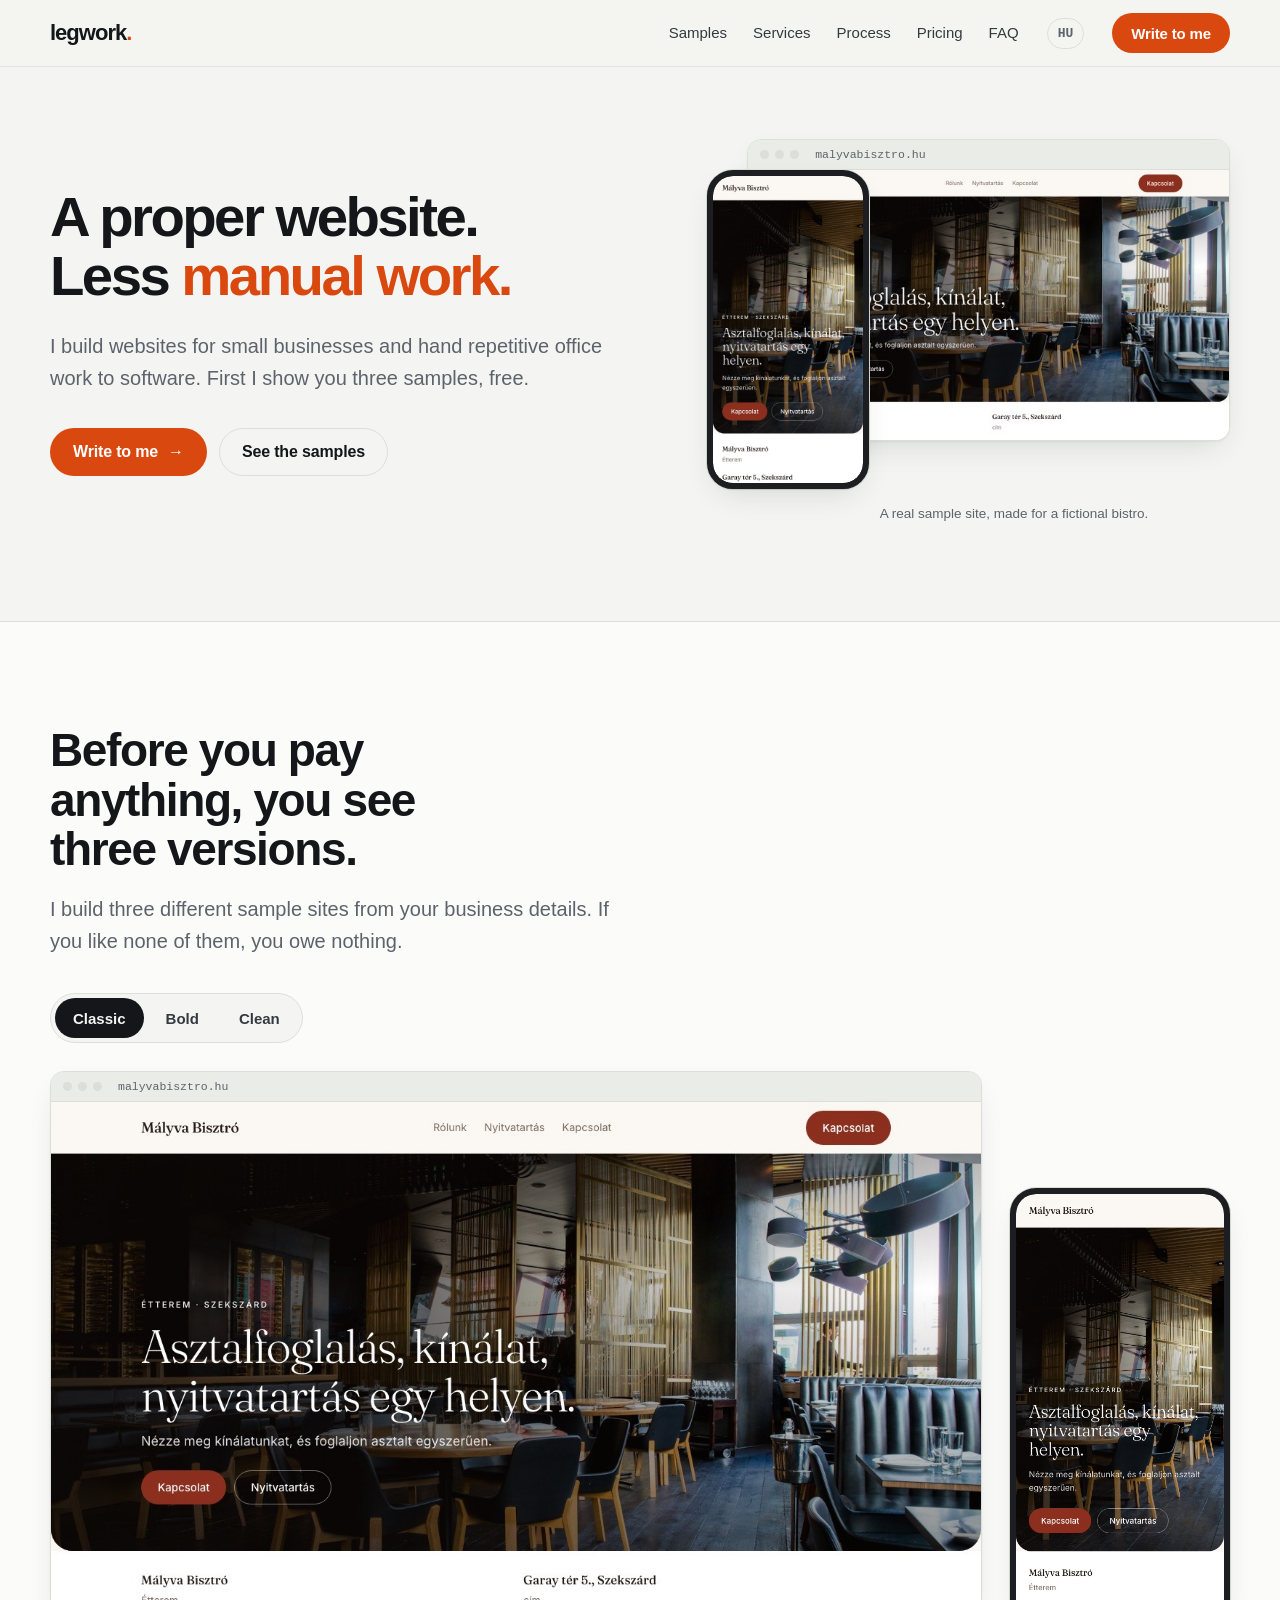
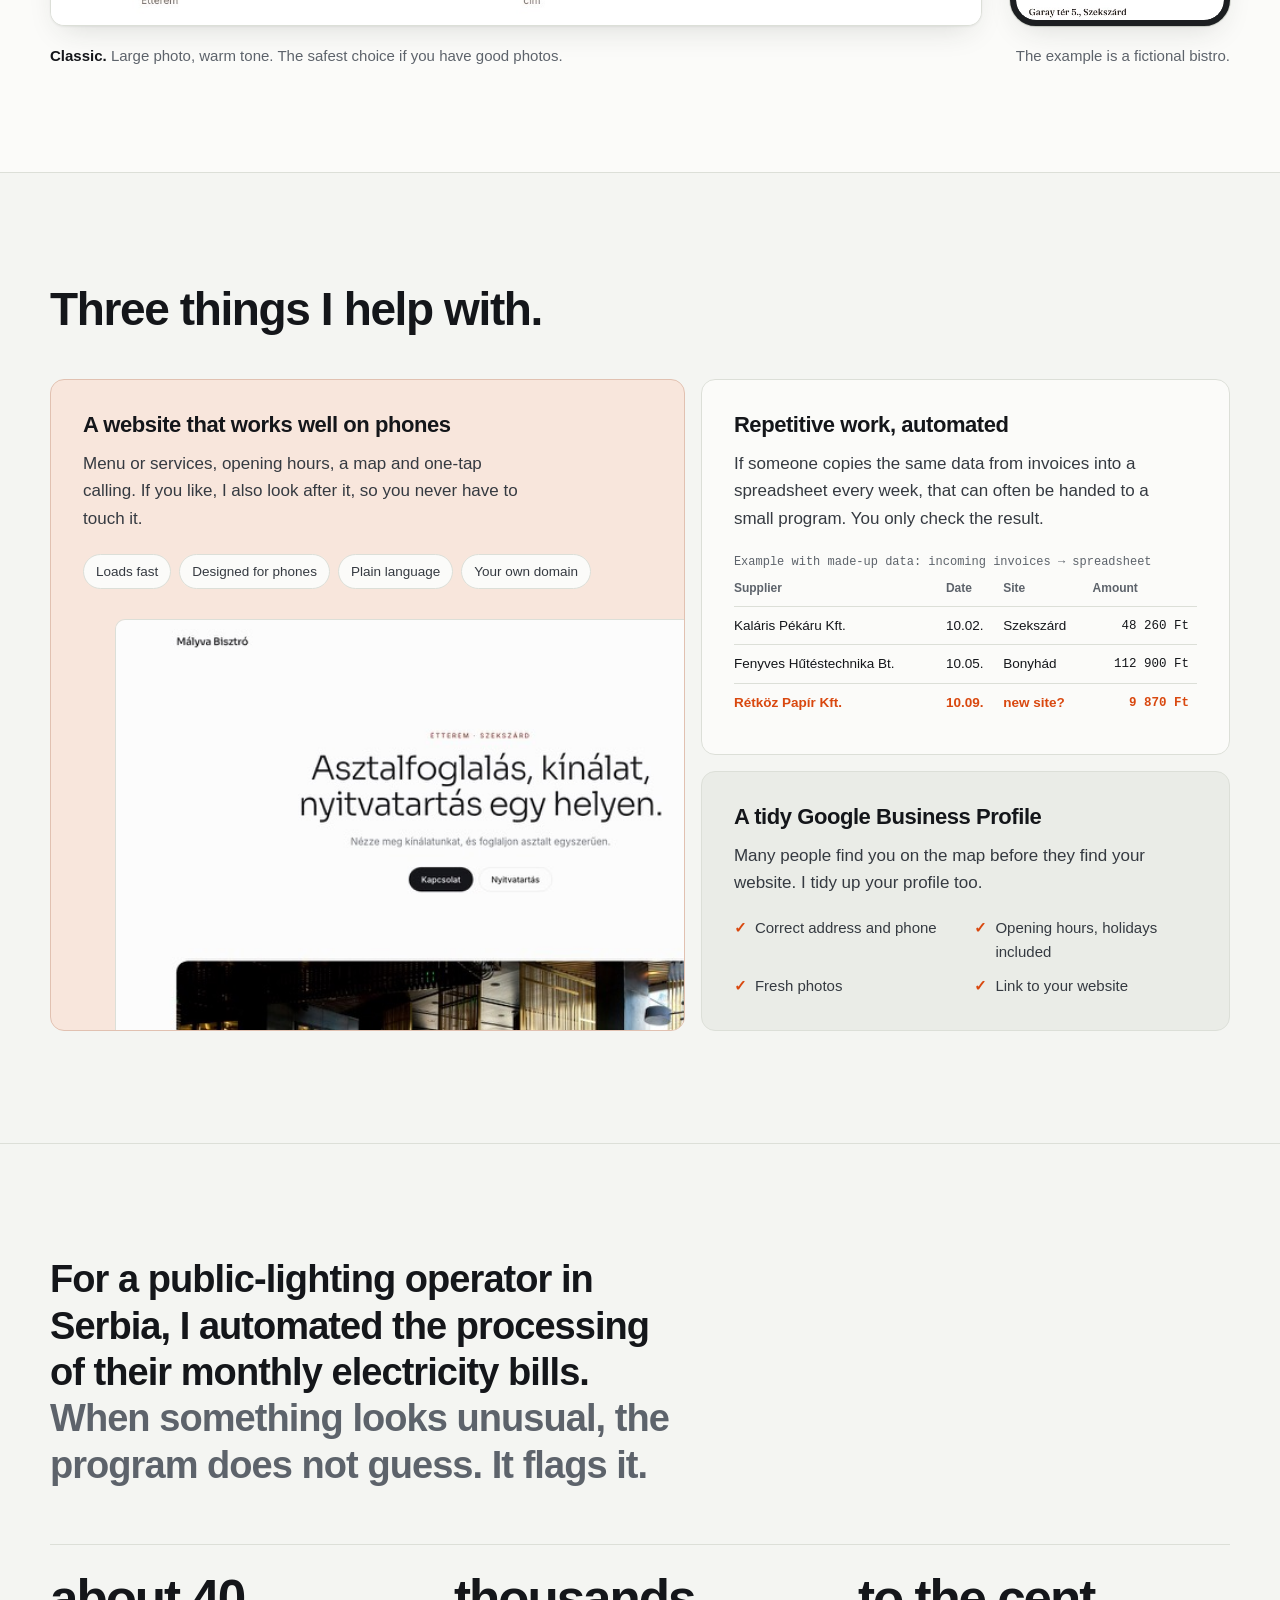
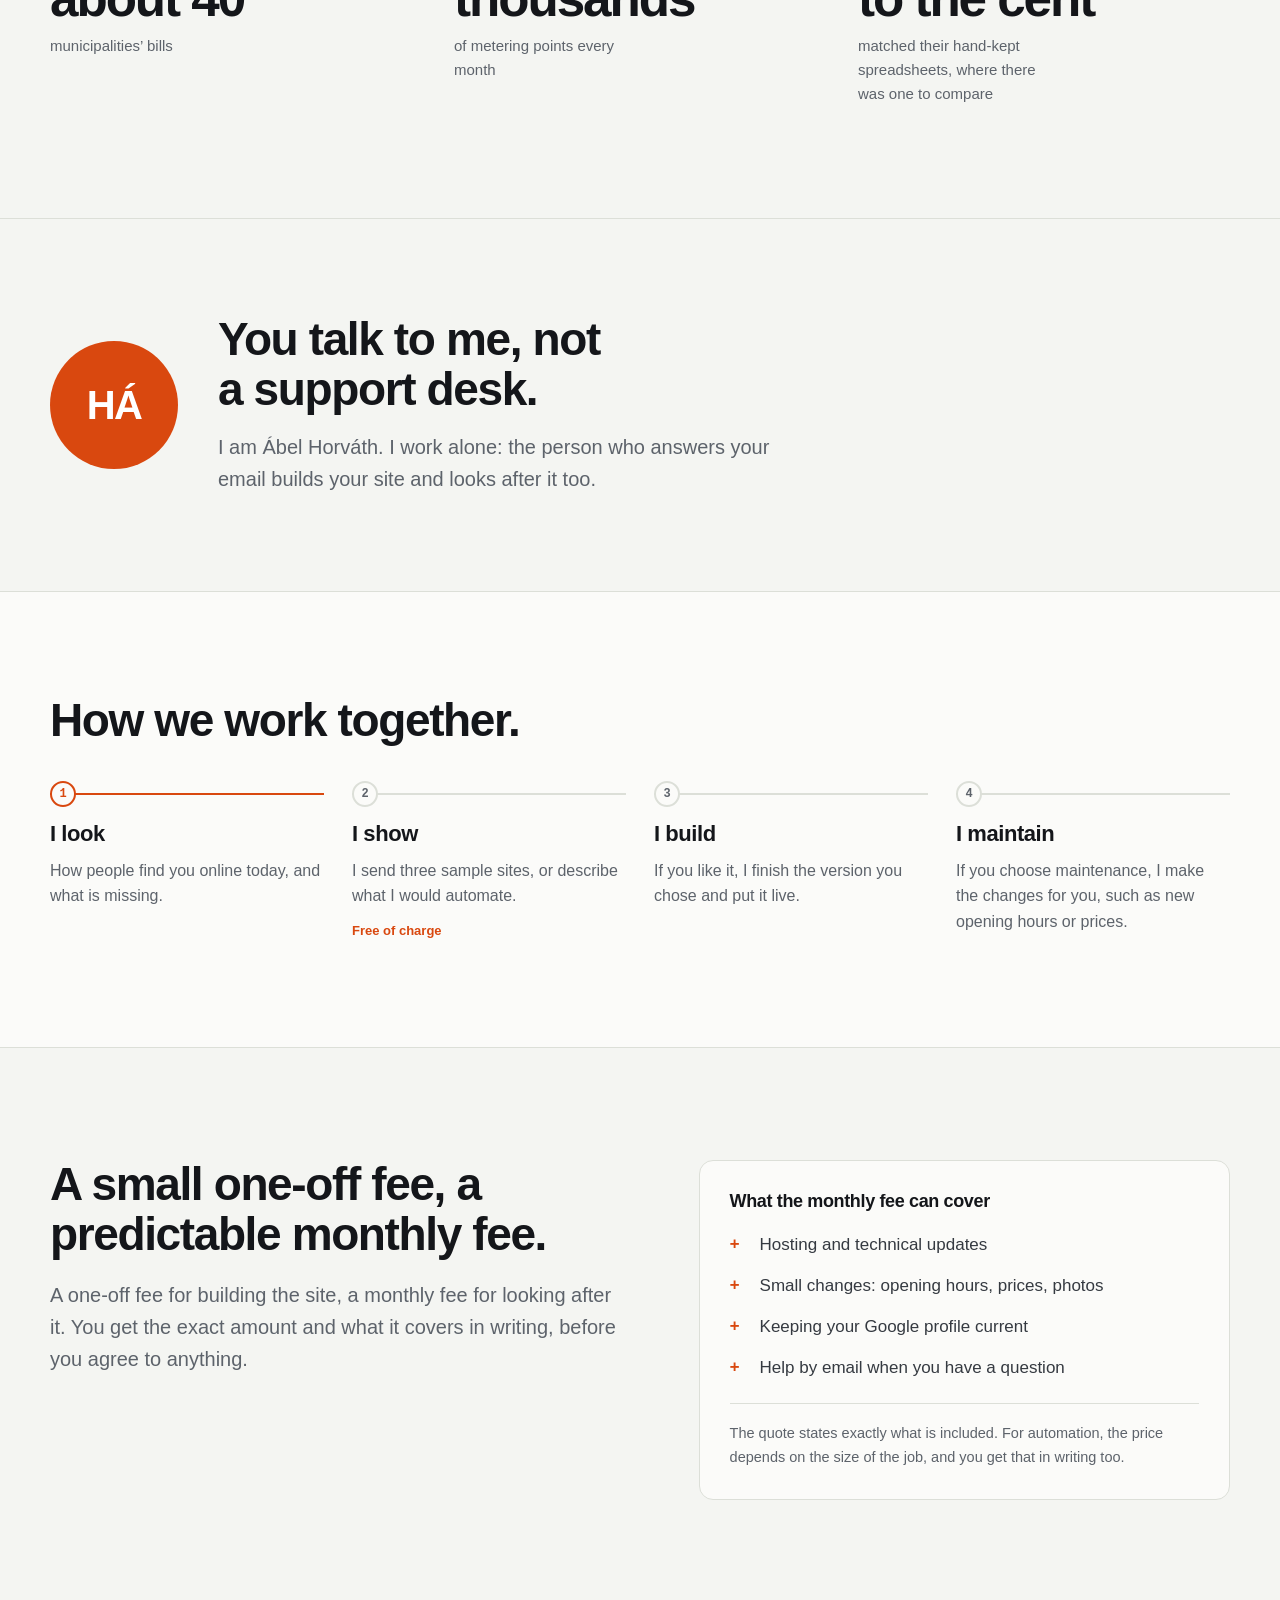
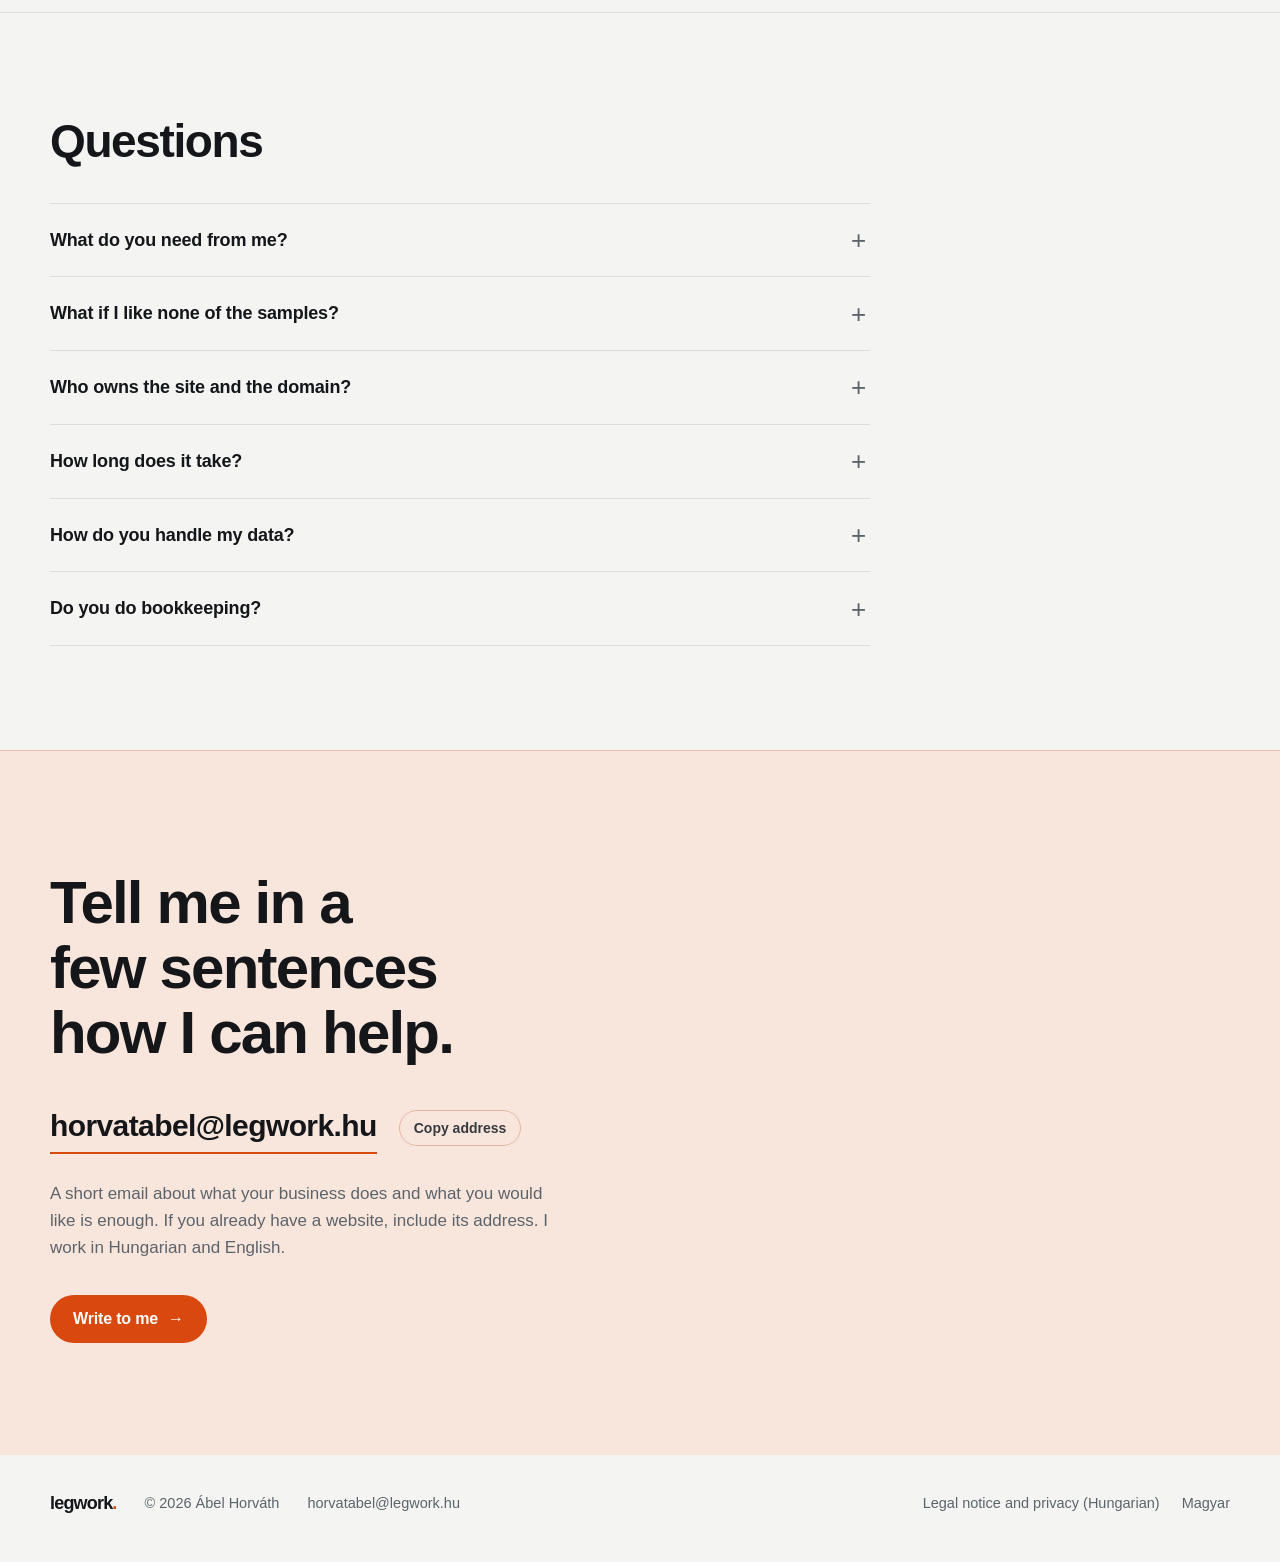
==== en/index.html @ 8e0961b3 "Frissítés 2026-10-19" ====
<!doctype html>
<html lang="en">
<head>
<meta charset="utf-8">
<meta name="viewport" content="width=device-width, initial-scale=1">
<title>Legwork | Websites and automation for small businesses</title>
<meta name="description" content="Websites for small businesses, and repetitive office work handed to software. First I show you three sample sites, free. Ábel Horváth, legwork.hu">
<link rel="canonical" href="https://legwork.hu/en/">
<link rel="alternate" hreflang="hu" href="https://legwork.hu/">
<link rel="alternate" hreflang="en" href="https://legwork.hu/en/">
<link rel="alternate" hreflang="x-default" href="https://legwork.hu/">
<meta name="theme-color" content="#f4f5f2" media="(prefers-color-scheme: light)">
<meta name="theme-color" content="#111315" media="(prefers-color-scheme: dark)">
<meta property="og:type" content="website">
<meta property="og:locale" content="en_GB">
<meta property="og:title" content="Legwork | A proper website. Less manual work.">
<meta property="og:description" content="Websites for small businesses, and repetitive office work handed to software. First I show you three samples, free.">
<meta property="og:url" content="https://legwork.hu/en/">
<meta property="og:image" content="https://legwork.hu/assets/img/og-en.jpg">
<meta property="og:image:width" content="1200">
<meta property="og:image:height" content="630">
<meta name="twitter:card" content="summary_large_image">
<link rel="icon" href="/assets/favicon.svg" type="image/svg+xml">
<link rel="apple-touch-icon" href="/assets/apple-touch-icon.png">
<link rel="stylesheet" href="/assets/site.css">
<script type="application/ld+json">
{"@context":"https://schema.org","@type":"ProfessionalService","name":"Legwork","url":"https://legwork.hu/","email":"horvatabel@legwork.hu","founder":{"@type":"Person","name":"Ábel Horváth"},"areaServed":{"@type":"Country","name":"Hungary"},"knowsLanguage":["hu","en"],"description":"Websites for small businesses and automation of repetitive office work."}
</script>
<script src="/assets/site.js" defer></script>
</head>
<body>

<header class="nav">
  <div class="wrap">
    <a class="logo" href="/en/" aria-label="Legwork, home">legwork<i>.</i></a>
    <nav class="nav-links" aria-label="Main menu">
      <a href="#mintak">Samples</a>
      <a href="#mit-csinalok">Services</a>
      <a href="#menete">Process</a>
      <a href="#arazas">Pricing</a>
      <a href="#gyik">FAQ</a>
    </nav>
    <a class="lang" href="/" hreflang="hu" lang="hu">HU</a>
    <a class="btn btn-p" href="#kapcsolat">Write to me</a>
  </div>
</header>

<main>

<section class="hero">
  <div class="wrap">
    <div>
      <h1 class="reveal">A proper website. Less <em>manual work.</em></h1>
      <p class="lead reveal" data-d="1">I build websites for small businesses and hand repetitive office work to software. First I show you three samples, free.</p>
      <div class="cta-row reveal" data-d="2">
        <a class="btn btn-p" href="#kapcsolat">Write to me <span class="arr" aria-hidden="true">→</span></a>
        <a class="btn btn-s" href="#mintak">See the samples</a>
      </div>
    </div>
    <div>
      <div class="stage">
        <div class="frame">
          <div class="frame-bar" aria-hidden="true"><span></span><span></span><span></span><b>malyvabisztro.hu</b></div>
          <img src="/assets/img/minta-v1.jpg" srcset="/assets/img/minta-v1-640.jpg 640w, /assets/img/minta-v1.jpg 1280w" sizes="(max-width: 1023px) 92vw, 560px" width="1280" height="720" alt="Sample site for a fictional bistro, desktop view: large photo, headline, booking button." fetchpriority="high">
        </div>
        <div class="phone">
          <img src="/assets/img/minta-v1-mobil.jpg" width="390" height="800" alt="The same sample site on a phone." loading="lazy">
        </div>
      </div>
      <p class="stage-note">A real sample site, made for a fictional bistro.</p>
    </div>
  </div>
</section>

<section class="samples" id="mintak">
  <div class="wrap">
    <h2 class="reveal">Before you pay anything, you see three versions.</h2>
    <p class="lead reveal" data-d="1">I build three different sample sites from your business details. If you like none of them, you owe nothing.</p>
    <div class="tabs reveal" role="tablist" aria-label="Sample site versions" data-d="2">
      <button class="tab" role="tab" id="tab-v1" aria-controls="minta-panel" aria-selected="true" data-variant="v1"
        data-desk="/assets/img/minta-v1.jpg" data-desk640="/assets/img/minta-v1-640.jpg" data-phone="/assets/img/minta-v1-mobil.jpg"
        data-alt="Classic version: large photo, warm tone."
        data-cap="<strong>Classic.</strong> Large photo, warm tone. The safest choice if you have good photos.">Classic</button>
      <button class="tab" role="tab" id="tab-v2" aria-controls="minta-panel" aria-selected="false" tabindex="-1" data-variant="v2"
        data-desk="/assets/img/minta-v2.jpg" data-desk640="/assets/img/minta-v2-640.jpg" data-phone="/assets/img/minta-v2-mobil.jpg"
        data-alt="Bold version: dark background, capitalised headline."
        data-cap="<strong>Bold.</strong> Dark, capitalised, magazine-like. Stands out from other local sites.">Bold</button>
      <button class="tab" role="tab" id="tab-v3" aria-controls="minta-panel" aria-selected="false" tabindex="-1" data-variant="v3"
        data-desk="/assets/img/minta-v3.jpg" data-desk640="/assets/img/minta-v3-640.jpg" data-phone="/assets/img/minta-v3-mobil.jpg"
        data-alt="Clean version: few images, lots of space."
        data-cap="<strong>Clean.</strong> Few images, lots of space. The fastest to load on a phone.">Clean</button>
    </div>
    <div class="sample-view" id="minta-panel" role="tabpanel" aria-labelledby="tab-v1" data-sample-view>
      <div class="frame">
        <div class="frame-bar" aria-hidden="true"><span></span><span></span><span></span><b>malyvabisztro.hu</b></div>
        <img data-desk src="/assets/img/minta-v1.jpg" srcset="/assets/img/minta-v1-640.jpg 640w, /assets/img/minta-v1.jpg 1280w" sizes="(max-width: 767px) 92vw, 900px" width="1280" height="720" alt="Classic version: large photo, warm tone." loading="lazy">
      </div>
      <div class="phone"><img data-phone src="/assets/img/minta-v1-mobil.jpg" width="390" height="800" alt="" loading="lazy"></div>
    </div>
    <div class="sample-cap">
      <p data-sample-cap><strong>Classic.</strong> Large photo, warm tone. The safest choice if you have good photos.</p>
      <p>The example is a fictional bistro.</p>
    </div>
  </div>
</section>

<section class="services" id="mit-csinalok">
  <div class="wrap">
    <h2 class="reveal">Three things I help with.</h2>
    <div class="bento">
      <article class="cell cell-web reveal">
        <h3>A website that works well on phones</h3>
        <p>Menu or services, opening hours, a map and one-tap calling. If you like, I also look after it, so you never have to touch it.</p>
        <div class="chips">
          <span class="chip">Loads fast</span><span class="chip">Designed for phones</span><span class="chip">Plain language</span><span class="chip">Your own domain</span>
        </div>
        <div class="shot"><img src="/assets/img/minta-v3.jpg" srcset="/assets/img/minta-v3-640.jpg 640w, /assets/img/minta-v3.jpg 1280w" sizes="(max-width: 899px) 92vw, 640px" width="1280" height="720" alt="Detail of the clean sample site." loading="lazy"></div>
      </article>
      <article class="cell cell-auto reveal" data-d="1">
        <h3>Repetitive work, automated</h3>
        <p>If someone copies the same data from invoices into a spreadsheet every week, that can often be handed to a small program. You only check the result.</p>
        <table class="mini-table">
          <caption>Example with made-up data: incoming invoices → spreadsheet</caption>
          <thead><tr><th>Supplier</th><th class="hide-s">Date</th><th>Site</th><th class="num">Amount</th></tr></thead>
          <tbody>
            <tr><td>Kaláris Pékáru Kft.</td><td class="hide-s">10.02.</td><td>Szekszárd</td><td class="num">48 260 Ft</td></tr>
            <tr><td>Fenyves Hűtéstechnika Bt.</td><td class="hide-s">10.05.</td><td>Bonyhád</td><td class="num">112 900 Ft</td></tr>
            <tr class="flag"><td>Rétköz Papír Kft.</td><td class="hide-s">10.09.</td><td>new site?</td><td class="num">9 870 Ft</td></tr>
          </tbody>
        </table>
      </article>
      <article class="cell cell-maps reveal" data-d="2">
        <h3>A tidy Google Business Profile</h3>
        <p>Many people find you on the map before they find your website. I tidy up your profile too.</p>
        <ul class="checks">
          <li>Correct address and phone</li>
          <li>Opening hours, holidays included</li>
          <li>Fresh photos</li>
          <li>Link to your website</li>
        </ul>
      </article>
    </div>
  </div>
</section>

<section class="proof" id="referencia">
  <div class="wrap">
    <blockquote class="reveal">For a public-lighting operator in Serbia, I automated the processing of their monthly electricity bills. <span>When something looks unusual, the program does not guess. It flags it.</span></blockquote>
    <div class="stats">
      <div class="stat reveal"><b>about 40</b><span>municipalities’ bills</span></div>
      <div class="stat reveal" data-d="1"><b>thousands</b><span>of metering points every month</span></div>
      <div class="stat reveal" data-d="2"><b>to the cent</b><span>matched their hand-kept spreadsheets, where there was one to compare</span></div>
    </div>
  </div>
</section>

<section class="about" id="rolam">
  <div class="wrap">
    <div class="mono reveal" aria-hidden="true">HÁ</div>
    <div>
      <h2 class="reveal">You talk to me, not a support desk.</h2>
      <p class="lead reveal" data-d="1">I am Ábel Horváth. I work alone: the person who answers your email builds your site and looks after it too.</p>
    </div>
  </div>
</section>

<section class="process" id="menete">
  <div class="wrap">
    <h2 class="reveal">How we work together.</h2>
    <ol class="steps">
      <li class="reveal"><h3>I look</h3><p>How people find you online today, and what is missing.</p></li>
      <li class="reveal" data-d="1"><h3>I show</h3><p>I send three sample sites, or describe what I would automate.</p><span class="free">Free of charge</span></li>
      <li class="reveal" data-d="2"><h3>I build</h3><p>If you like it, I finish the version you chose and put it live.</p></li>
      <li class="reveal" data-d="3"><h3>I maintain</h3><p>If you choose maintenance, I make the changes for you, such as new opening hours or prices.</p></li>
    </ol>
  </div>
</section>

<section class="pricing" id="arazas">
  <div class="wrap">
    <div>
      <h2 class="reveal">A small one-off fee, a predictable monthly fee.</h2>
      <p class="lead reveal" data-d="1">A one-off fee for building the site, a monthly fee for looking after it. You get the exact amount and what it covers in writing, before you agree to anything.</p>
    </div>
    <div class="included reveal" data-d="2">
      <h3>What the monthly fee can cover</h3>
      <ul>
        <li>Hosting and technical updates</li>
        <li>Small changes: opening hours, prices, photos</li>
        <li>Keeping your Google profile current</li>
        <li>Help by email when you have a question</li>
      </ul>
      <p class="note">The quote states exactly what is included. For automation, the price depends on the size of the job, and you get that in writing too.</p>
    </div>
  </div>
</section>

<section class="faq" id="gyik">
  <div class="wrap">
    <h2 class="reveal">Questions</h2>
    <details>
      <summary>What do you need from me?</summary>
      <p>A few sentences about your business, some photos and your exact contact details. If you have no good photos, we sort it out together.</p>
    </details>
    <details>
      <summary>What if I like none of the samples?</summary>
      <p>Then you owe nothing. If you have an idea, I am happy to make a version in a different direction.</p>
    </details>
    <details>
      <summary>Who owns the site and the domain?</summary>
      <p>Once finished and paid for, the site is yours. The domain can be registered in your name, and if you ever move elsewhere, I hand over every file and login.</p>
    </details>
    <details>
      <summary>How long does it take?</summary>
      <p>We fix the deadline in the quote, counted from when the texts and photos arrive.</p>
    </details>
    <details>
      <summary>How do you handle my data?</summary>
      <p>Only to reply to you and, if we work together, for the job. Details are in the <a href="/impresszum.html#adatkezeles" hreflang="hu">privacy notice</a> (in Hungarian).</p>
    </details>
    <details>
      <summary>Do you do bookkeeping?</summary>
      <p>No. Automation is for internal reports and spreadsheets. It does not replace your accountant.</p>
    </details>
  </div>
</section>

<section class="contact" id="kapcsolat">
  <div class="wrap">
    <h2 class="reveal">Tell me in a few sentences how I can help.</h2>
    <div class="mail-row reveal" data-d="1">
      <a class="mail-big" href="mailto:horvatabel@legwork.hu">horvatabel@legwork.hu</a>
      <button class="copy" type="button" data-copy="horvatabel@legwork.hu" data-ok="Copied">Copy address</button>
    </div>
    <p class="muted reveal" data-d="2">A short email about what your business does and what you would like is enough. If you already have a website, include its address. I work in Hungarian and English.</p>
    <div class="cta-row reveal" data-d="2">
      <a class="btn btn-p" href="mailto:horvatabel@legwork.hu?subject=Website%20or%20automation">Write to me <span class="arr" aria-hidden="true">→</span></a>
    </div>
  </div>
</section>

</main>

<footer class="foot">
  <div class="wrap">
    <a class="logo" href="/en/">legwork<i>.</i></a>
    <span>© <span data-year>2026</span> Ábel Horváth</span>
    <a href="mailto:horvatabel@legwork.hu">horvatabel@legwork.hu</a>
    <nav aria-label="Footer">
      <a href="/impresszum.html" hreflang="hu">Legal notice and privacy (Hungarian)</a>
      <a href="/" hreflang="hu" lang="hu">Magyar</a>
    </nav>
  </div>
</footer>

</body>
</html>
---- assets/site.css ----
/* legwork.hu
   Shape rule: buttons and chips are full pills; frames, cells and panels use --r (14px); small insets use --r-s (10px).
   One accent (--accent) everywhere. Theme follows the system (light/dark). */

:root {
  --bg: #f4f5f2;
  --surface: #fbfbf9;
  --sunk: #eaece7;
  --ink: #14161a;
  --ink-2: #353a41;
  --muted: #5d636b;
  --line: #dcdfd8;
  --accent: #d9480f;
  --accent-ink: #ffffff;
  --accent-soft: #f8e6dc;
  --shadow: 0 1px 2px rgb(40 44 38 / .06), 0 12px 32px -12px rgb(40 44 38 / .18);
  --r: 14px;
  --r-s: 10px;
  --sans: "SF Pro Display", "SF Pro Text", -apple-system, BlinkMacSystemFont, "Segoe UI Variable Display", "Segoe UI", Roboto, "Helvetica Neue", Arial, sans-serif;
  --mono: ui-monospace, "SF Mono", Menlo, Consolas, monospace;
  --ease: cubic-bezier(.16, 1, .3, 1);
  --wrap: 1180px;
  color-scheme: light dark;
}

@media (prefers-color-scheme: dark) {
  :root {
    --bg: #111315;
    --surface: #171a1d;
    --sunk: #1e2226;
    --ink: #eceeec;
    --ink-2: #c8ccd0;
    --muted: #9aa1a8;
    --line: #2a2f34;
    --accent: #ff7a45;
    --accent-ink: #1a0c05;
    --accent-soft: #2b1b13;
    --shadow: 0 1px 2px rgb(0 0 0 / .3), 0 16px 40px -14px rgb(0 0 0 / .6);
  }
}

*, *::before, *::after { box-sizing: border-box; }
html { scroll-behavior: smooth; -webkit-text-size-adjust: 100%; }
body {
  margin: 0;
  background: var(--bg);
  color: var(--ink);
  font-family: var(--sans);
  font-size: 17px;
  line-height: 1.6;
  -webkit-font-smoothing: antialiased;
  text-rendering: optimizeLegibility;
}
img { display: block; max-width: 100%; height: auto; }
a { color: inherit; }
::selection { background: var(--accent); color: var(--accent-ink); }
:focus-visible { outline: 2px solid var(--accent); outline-offset: 3px; border-radius: 6px; }

.wrap { width: min(var(--wrap), 100% - 48px); margin-inline: auto; }
@media (max-width: 767px) { .wrap { width: calc(100% - 32px); } }

h1, h2, h3 { margin: 0; letter-spacing: -0.03em; line-height: 1.08; font-weight: 700; text-wrap: balance; }
h2 { font-size: clamp(30px, 4vw, 46px); max-width: 20ch; }
h3 { font-size: 22px; letter-spacing: -0.02em; line-height: 1.2; }
p { margin: 0; text-wrap: pretty; }
@media (max-width: 480px) { p { hyphens: auto; -webkit-hyphens: auto; } }
.lead { font-size: clamp(18px, 1.6vw, 20px); color: var(--muted); max-width: 52ch; }
.muted { color: var(--muted); }
section { scroll-margin-top: 80px; }

/* Buttons */
.btn {
  display: inline-flex; align-items: center; gap: 10px; white-space: nowrap;
  height: 48px; padding: 0 22px; border-radius: 999px;
  font: 600 16px/1 var(--sans); text-decoration: none; letter-spacing: -0.01em;
  border: 1px solid transparent; cursor: pointer;
  transition: transform .25s var(--ease), background-color .25s var(--ease), border-color .25s var(--ease);
}
.btn:active { transform: translateY(1px) scale(.985); }
.btn-p { background: var(--accent); color: var(--accent-ink); }
.btn-p:hover { background: color-mix(in oklab, var(--accent), var(--ink) 12%); }
.btn-s { background: transparent; color: var(--ink); border-color: var(--line); }
.btn-s:hover { border-color: var(--ink-2); }
.btn .arr { transition: transform .3s var(--ease); }
.btn:hover .arr { transform: translateX(3px); }

/* Nav */
.nav {
  position: sticky; top: 0; z-index: 20;
  background: color-mix(in oklab, var(--bg) 86%, transparent);
  backdrop-filter: saturate(160%) blur(14px); -webkit-backdrop-filter: saturate(160%) blur(14px);
  border-bottom: 1px solid color-mix(in oklab, var(--line) 70%, transparent);
}
@media (prefers-reduced-transparency: reduce) { .nav { background: var(--bg); backdrop-filter: none; } }
.nav .wrap { display: flex; align-items: center; height: 66px; gap: 28px; }
.logo { font-weight: 800; font-size: 22px; letter-spacing: -0.045em; text-decoration: none; display: inline-flex; align-items: baseline; }
.logo i { font-style: normal; color: var(--accent); }
.nav-links { display: flex; gap: 26px; margin-left: auto; }
.nav-links a { text-decoration: none; color: var(--ink-2); font-size: 15px; font-weight: 500; }
.nav-links a:hover { color: var(--ink); }
.nav-links a[aria-current] { color: var(--ink); box-shadow: inset 0 -2px 0 var(--accent); }
.nav-links a { padding: 6px 0; transition: color .2s var(--ease); }
.lang { font: 600 13px/1 var(--mono); color: var(--muted); text-decoration: none; padding: 8px 10px; border: 1px solid var(--line); border-radius: 999px; }
.lang:hover { color: var(--ink); border-color: var(--ink-2); }
.nav .btn { height: 40px; padding: 0 18px; font-size: 15px; }
@media (max-width: 900px) { .nav-links { display: none; } .nav .wrap { gap: 12px; } .lang { margin-left: auto; } }

/* Hero */
.hero { padding: 72px 0 96px; }
.hero .wrap { display: grid; grid-template-columns: 1.15fr 1fr; gap: 56px; align-items: center; }
.hero h1 { font-size: clamp(40px, 4.4vw, 58px); letter-spacing: -0.045em; line-height: 1.04; }
.hero h1 em { font-style: normal; color: var(--accent); }
.hero .lead { margin-top: 24px; }
.cta-row { display: flex; flex-wrap: wrap; gap: 12px; margin-top: 34px; }
.stage { position: relative; padding: 0 0 48px 40px; }
.frame {
  border-radius: var(--r); overflow: hidden; background: var(--surface);
  border: 1px solid var(--line); box-shadow: var(--shadow);
}
.frame-bar { display: flex; align-items: center; gap: 6px; height: 30px; padding: 0 12px; border-bottom: 1px solid var(--line); background: var(--sunk); }
.frame-bar span { width: 9px; height: 9px; border-radius: 50%; background: var(--line); }
.frame-bar b { margin-left: 10px; font: 500 11.5px/1 var(--mono); color: var(--muted); }
.phone {
  position: absolute; left: 0; bottom: 0; width: 31%;
  border-radius: 26px; overflow: hidden; border: 6px solid #1c1e21; background: #1c1e21;
  box-shadow: var(--shadow), 0 0 0 1px var(--line);
}
.phone img { border-radius: 20px; }
.stage-note { margin-top: 14px; font-size: 13.5px; color: var(--muted); padding-left: 33%; }
@media (max-width: 1023px) {
  .hero { padding: 40px 0 64px; }
  .hero .wrap { grid-template-columns: 1fr; gap: 44px; }
  .hero h1 { font-size: clamp(38px, 7vw, 58px); max-width: 16ch; }
  .stage { padding: 0 0 36px 28px; }
  .stage-note { padding-left: 0; }
}

/* Samples switcher */
.samples { padding: 104px 0; background: var(--surface); border-block: 1px solid var(--line); }
.samples .lead { margin-top: 18px; }
.tabs { display: inline-flex; gap: 4px; padding: 4px; margin-top: 36px; border: 1px solid var(--line); border-radius: 999px; background: var(--bg); }
.tab {
  border: 0; background: transparent; color: var(--ink-2); cursor: pointer;
  font: 600 15px/1 var(--sans); height: 40px; padding: 0 18px; border-radius: 999px;
  transition: background-color .25s var(--ease), color .25s var(--ease);
}
.tab[aria-selected="true"] { background: var(--ink); color: var(--bg); }
.tab:not([aria-selected="true"]):hover { color: var(--ink); }
.sample-view { display: grid; grid-template-columns: 1fr 220px; gap: 28px; margin-top: 28px; align-items: end; }
.sample-view .phone { position: static; width: 100%; }
.sample-view img { transition: opacity .35s var(--ease); }
.sample-view.swap img { opacity: .15; }
.sample-cap { display: flex; flex-wrap: wrap; gap: 8px 24px; justify-content: space-between; margin-top: 18px; color: var(--muted); font-size: 15px; }
.sample-cap strong { color: var(--ink); font-weight: 600; }
@media (max-width: 767px) {
  .samples { padding: 72px 0; }
  .sample-view { grid-template-columns: 1fr; }
  .sample-view .phone { display: none; }
  .tabs { display: flex; width: 100%; }
  .tab { flex: 1; padding: 0 8px; }
}

/* Services bento */
.services { padding: 112px 0; }
.bento { display: grid; grid-template-columns: 1.2fr 1fr; grid-template-rows: auto auto; gap: 16px; margin-top: 44px; }
.cell { border-radius: var(--r); padding: 32px; position: relative; overflow: hidden; border: 1px solid var(--line); }
.cell p { color: var(--ink-2); margin-top: 12px; max-width: 46ch; }
.cell-web { grid-row: span 2; background: var(--accent-soft); border-color: color-mix(in oklab, var(--accent) 22%, var(--line)); display: flex; flex-direction: column; }
.cell-web .chips { display: flex; flex-wrap: wrap; gap: 8px; margin-top: 22px; }
.chip { font-size: 13.5px; font-weight: 500; padding: 6px 12px; border-radius: 999px; background: var(--surface); border: 1px solid var(--line); color: var(--ink-2); }
.cell-web .shot { position: relative; flex: 1; min-height: 240px; margin: 0 -32px -32px 32px; border-radius: var(--r-s) 0 0 0; overflow: hidden; border-top: 1px solid var(--line); border-left: 1px solid var(--line); }
.cell-web .shot img { position: absolute; inset: 0; width: 100%; height: 100%; object-fit: cover; object-position: left top; }
.cell-web .chips { margin-bottom: 30px; }
.cell-auto { background: var(--surface); }
.cell-maps { background: var(--sunk); }
.mini-table { width: 100%; border-collapse: collapse; margin-top: 22px; font-size: 13.5px; }
.mini-table caption { text-align: left; font: 500 12px/1.4 var(--mono); color: var(--muted); padding-bottom: 8px; }
.mini-table th { text-align: left; font-weight: 600; color: var(--muted); font-size: 12px; padding: 0 8px 8px 0; }
.mini-table td { padding: 8px 8px 8px 0; border-top: 1px solid var(--line); white-space: nowrap; }
.mini-table td.num { text-align: right; font-variant-numeric: tabular-nums; font-family: var(--mono); font-size: 12.5px; }
.mini-table tr.flag td { color: var(--accent); font-weight: 600; }
.checks { list-style: none; padding: 0; margin: 20px 0 0; display: grid; grid-template-columns: 1fr 1fr; gap: 10px 18px; }
.checks li { display: flex; gap: 8px; font-size: 15px; color: var(--ink-2); }
.checks li::before { content: "✓"; color: var(--accent); font-weight: 700; }
@media (max-width: 899px) {
  .services { padding: 80px 0; }
  .bento { grid-template-columns: 1fr; }
  .cell-web { grid-row: auto; }
  .cell { padding: 24px; }
  .cell-web .shot { margin: 0 -24px -24px 24px; min-height: 200px; }
  .mini-table .hide-s { display: none; }
  .checks { grid-template-columns: 1fr; }
}

/* Reference */
.proof { padding: 112px 0; border-top: 1px solid var(--line); }
.proof blockquote { margin: 0; font-size: clamp(26px, 3.2vw, 38px); line-height: 1.22; letter-spacing: -0.025em; font-weight: 600; max-width: 30ch; }
.proof blockquote span { color: var(--muted); }
.stats { display: grid; grid-template-columns: repeat(3, 1fr); gap: 32px; margin-top: 56px; padding-top: 28px; border-top: 1px solid var(--line); }
.stat b { display: block; font-size: clamp(34px, 4vw, 52px); letter-spacing: -0.04em; line-height: 1; font-weight: 700; }
.stat span { display: block; margin-top: 10px; color: var(--muted); font-size: 15px; max-width: 24ch; }
@media (max-width: 767px) { .proof { padding: 80px 0; } .stats { grid-template-columns: 1fr; gap: 26px; } }

/* About */
.about { padding: 96px 0; border-top: 1px solid var(--line); }
.about .wrap { display: grid; grid-template-columns: auto 1fr; gap: 40px; align-items: center; }
.about .lead { margin-top: 16px; }
.mono {
  width: 128px; height: 128px; border-radius: 999px; display: grid; place-items: center;
  background: var(--accent); color: var(--accent-ink); font-weight: 800; font-size: 40px; letter-spacing: -0.04em;
}
@media (max-width: 767px) { .about { padding: 72px 0; } .about .wrap { grid-template-columns: 1fr; gap: 24px; } .mono { width: 84px; height: 84px; font-size: 28px; } }

/* Process */
.process { padding: 104px 0; background: var(--surface); border-block: 1px solid var(--line); }
.steps { list-style: none; padding: 0; margin: 48px 0 0; display: grid; grid-template-columns: repeat(4, 1fr); gap: 28px; counter-reset: s; }
.steps li { position: relative; padding-top: 26px; border-top: 2px solid var(--line); counter-increment: s; }
.steps li::before {
  content: counter(s); position: absolute; top: -14px; left: 0;
  width: 26px; height: 26px; border-radius: 999px; display: grid; place-items: center;
  font: 700 12px/1 var(--mono); background: var(--surface); border: 2px solid var(--line); color: var(--muted);
}
.steps li:first-child { border-top-color: var(--accent); }
.steps li:first-child::before { border-color: var(--accent); color: var(--accent); }
.steps p { color: var(--muted); margin-top: 10px; font-size: 16px; }
.steps .free { display: inline-block; margin-top: 12px; font-size: 13px; font-weight: 600; color: var(--accent); }
@media (max-width: 899px) { .process { padding: 72px 0; } .steps { grid-template-columns: 1fr 1fr; gap: 40px 24px; } }
@media (max-width: 560px) { .steps { grid-template-columns: 1fr; } }

/* Pricing */
.pricing { padding: 112px 0; }
.pricing .wrap { display: grid; grid-template-columns: 1.1fr 1fr; gap: 64px; align-items: start; }
.pricing .lead { margin-top: 20px; }
.included { border-radius: var(--r); background: var(--surface); border: 1px solid var(--line); padding: 30px; }
.included h3 { font-size: 18px; }
.included ul { list-style: none; padding: 0; margin: 18px 0 0; display: grid; gap: 14px; }
.included li { display: grid; grid-template-columns: 22px 1fr; gap: 8px; color: var(--ink-2); }
.included li::before { content: "+"; color: var(--accent); font-weight: 700; font-family: var(--mono); }
.included .note { margin-top: 22px; padding-top: 18px; border-top: 1px solid var(--line); font-size: 14.5px; color: var(--muted); }
@media (max-width: 899px) { .pricing { padding: 80px 0; } .pricing .wrap { grid-template-columns: 1fr; gap: 36px; } }

/* FAQ */
.faq { padding: 104px 0; border-top: 1px solid var(--line); }
.faq details, .faq h2 { max-width: 820px; }
.faq details { border-bottom: 1px solid var(--line); }
.faq details:first-of-type { margin-top: 36px; border-top: 1px solid var(--line); }
.faq summary {
  list-style: none; cursor: pointer; padding: 22px 40px 22px 0; position: relative;
  font-weight: 600; font-size: 18px; letter-spacing: -0.01em;
}
.faq summary::-webkit-details-marker { display: none; }
.faq summary::after {
  content: "+"; position: absolute; right: 4px; top: 50%; transform: translateY(-50%);
  font: 400 26px/1 var(--sans); color: var(--muted); transition: transform .3s var(--ease);
}
.faq details[open] summary::after { transform: translateY(-50%) rotate(45deg); color: var(--accent); }
.faq details p { padding: 0 40px 24px 0; color: var(--ink-2); max-width: 62ch; }
@media (max-width: 767px) { .faq { padding: 72px 0; } }

/* Contact */
.contact { padding: 120px 0 112px; background: var(--accent-soft); border-top: 1px solid color-mix(in oklab, var(--accent) 22%, var(--line)); }
.contact h2 { font-size: clamp(34px, 5vw, 60px); max-width: 16ch; }
.mail-row { display: flex; flex-wrap: wrap; align-items: center; gap: 14px 22px; margin-top: 36px; }
.mail-big { font-size: clamp(22px, 2.6vw, 30px); font-weight: 650; letter-spacing: -0.02em; text-decoration: none; border-bottom: 2px solid var(--accent); padding-bottom: 2px; word-break: break-all; }
.copy { font: 600 14px/1 var(--sans); color: var(--ink-2); background: transparent; border: 1px solid color-mix(in oklab, var(--accent) 30%, var(--line)); height: 36px; padding: 0 14px; border-radius: 999px; cursor: pointer; }
.copy:hover { color: var(--ink); }
.copy[data-done] { color: var(--accent); border-color: var(--accent); }
.contact .muted { margin-top: 26px; max-width: 54ch; }
@media (max-width: 767px) { .contact { padding: 80px 0; } }

/* Footer */
.foot { padding: 34px 0 44px; font-size: 14.5px; color: var(--muted); }
.foot .wrap { display: flex; flex-wrap: wrap; gap: 12px 28px; align-items: center; }
.foot .logo { font-size: 18px; color: var(--ink); }
.foot nav { display: flex; gap: 22px; margin-left: auto; flex-wrap: wrap; }
.foot a { text-decoration: none; }
.foot a:hover { color: var(--ink); }

/* Legal pages */
.legal { padding: 72px 0 96px; }
.legal .wrap { max-width: 760px; }
.legal h1 { font-size: clamp(34px, 4.5vw, 52px); }
.legal h2 { font-size: 24px; margin-top: 52px; max-width: none; }
.legal p, .legal li { color: var(--ink-2); margin-top: 14px; }
.legal dl { display: grid; grid-template-columns: 200px 1fr; gap: 10px 20px; margin: 24px 0 0; }
.legal dt { color: var(--muted); }
.legal dd { margin: 0; }
@media (max-width: 600px) { .legal dl { grid-template-columns: 1fr; gap: 2px; } .legal dd { margin-bottom: 12px; } }

/* Motion: entry and reveal (motivated: hierarchy on first view, sequence on scroll) */
@media (prefers-reduced-motion: no-preference) {
  .js .reveal { opacity: 0; transform: translateY(18px); transition: opacity .8s var(--ease), transform .8s var(--ease); }
  .js .reveal.in { opacity: 1; transform: none; }
  .js .reveal[data-d="1"] { transition-delay: .08s; }
  .js .reveal[data-d="2"] { transition-delay: .16s; }
  .js .reveal[data-d="3"] { transition-delay: .24s; }
  .stage .frame { animation: rise 1s var(--ease) .15s both; }
  .stage .phone { animation: rise 1s var(--ease) .35s both; }
  @keyframes rise { from { opacity: 0; transform: translateY(26px); } to { opacity: 1; transform: none; } }
}
@media (prefers-reduced-motion: reduce) { html { scroll-behavior: auto; } }
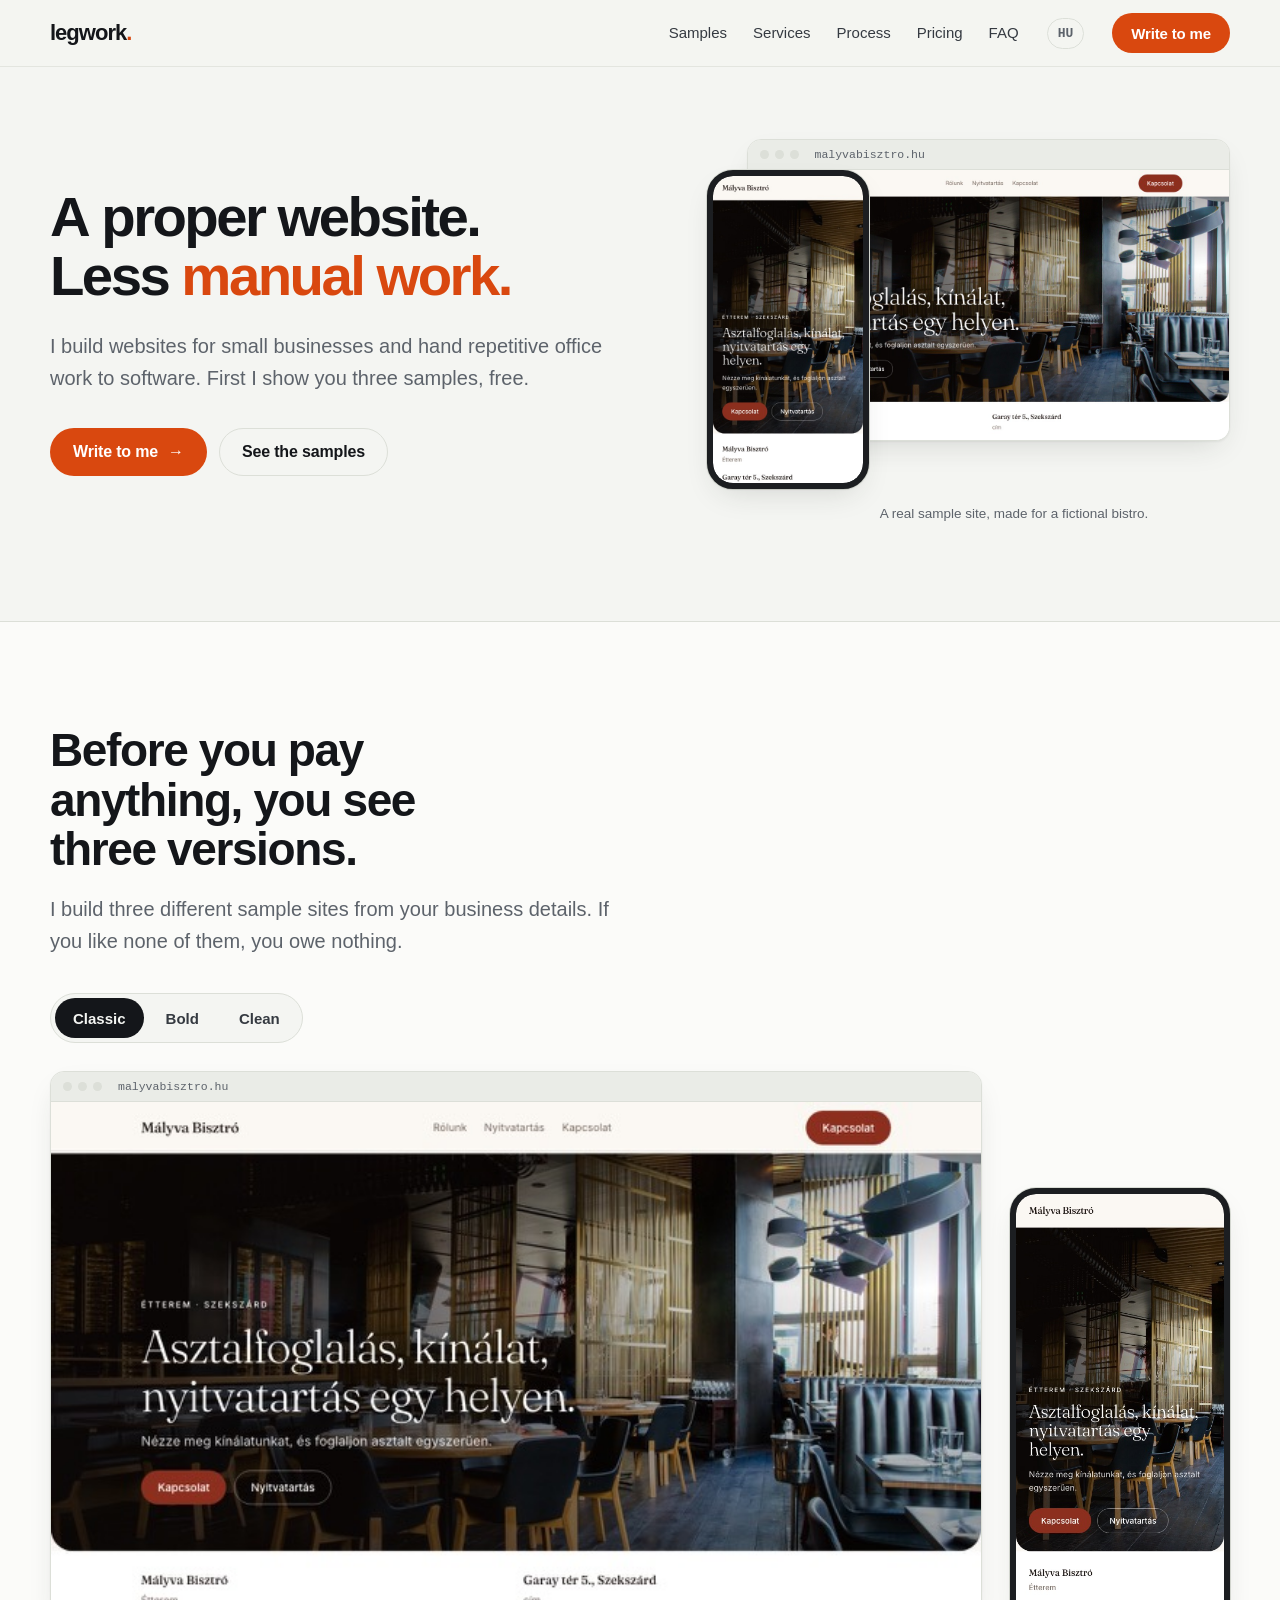
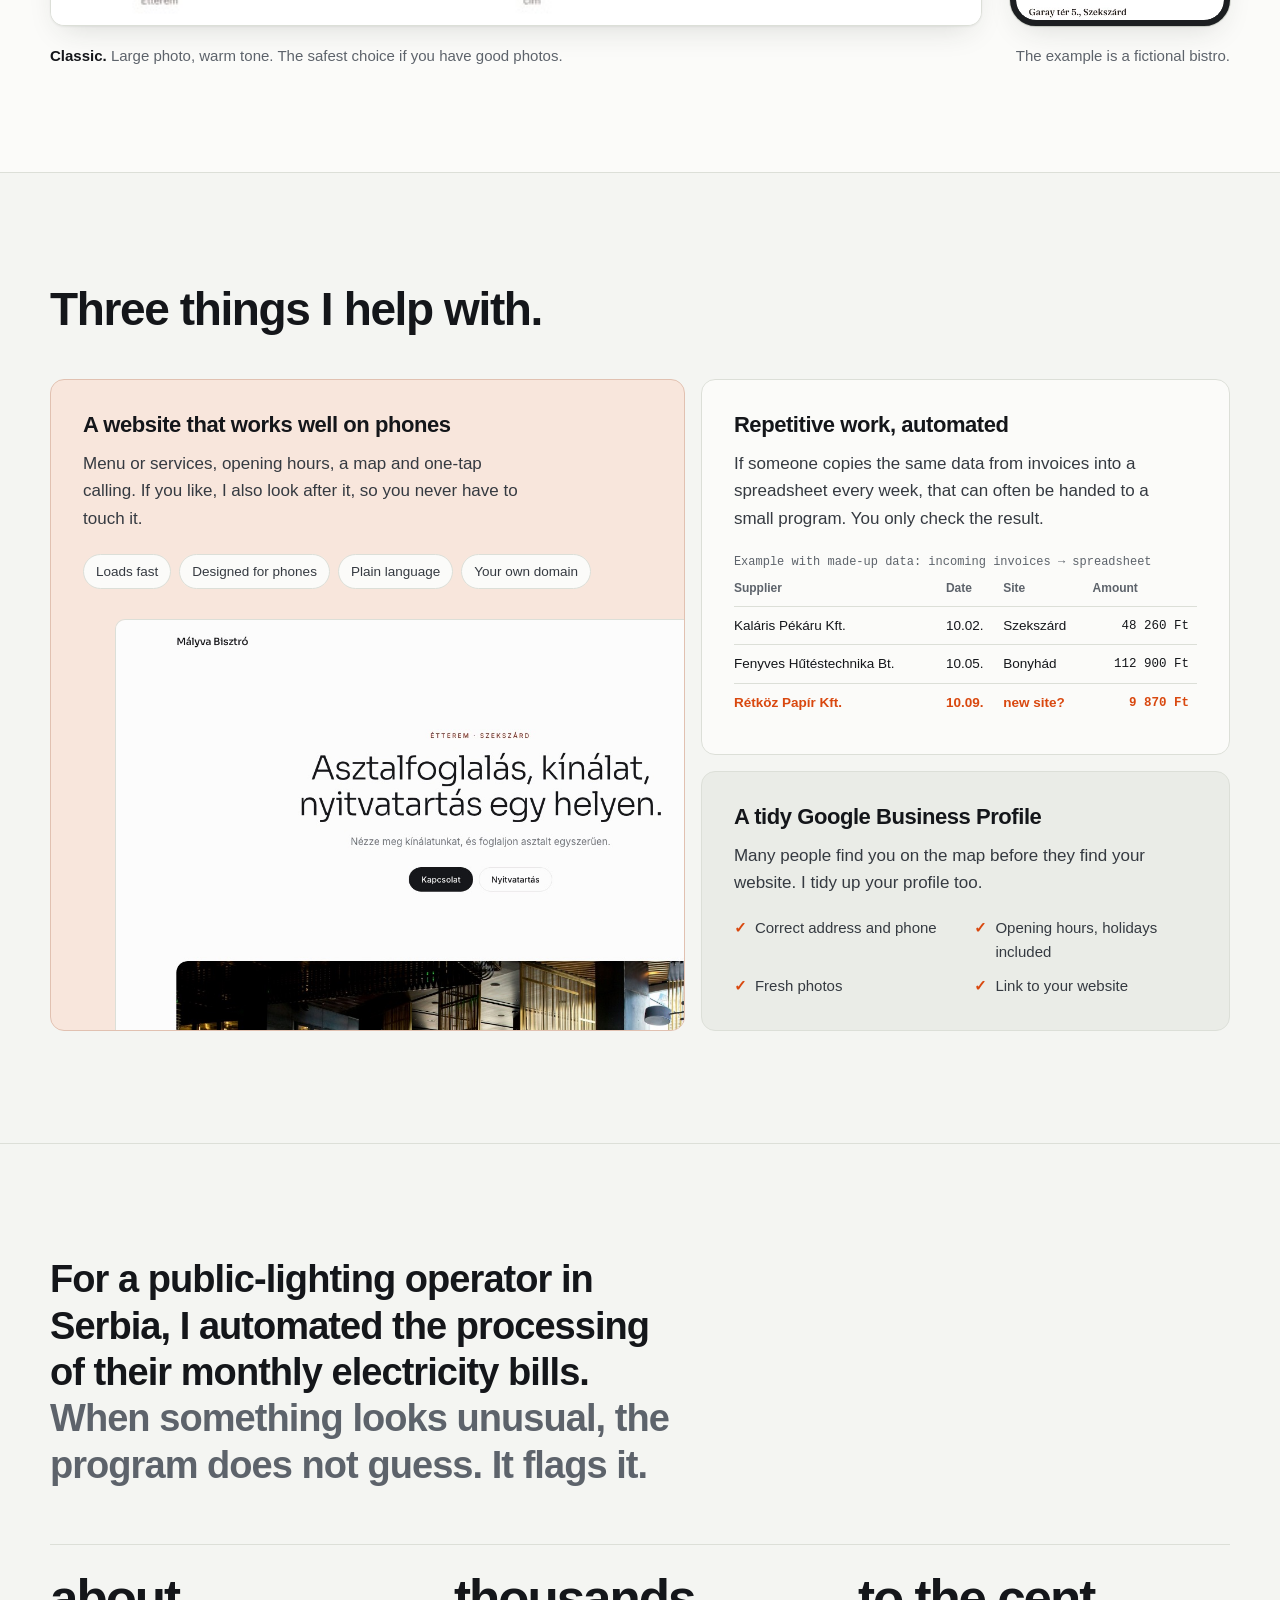
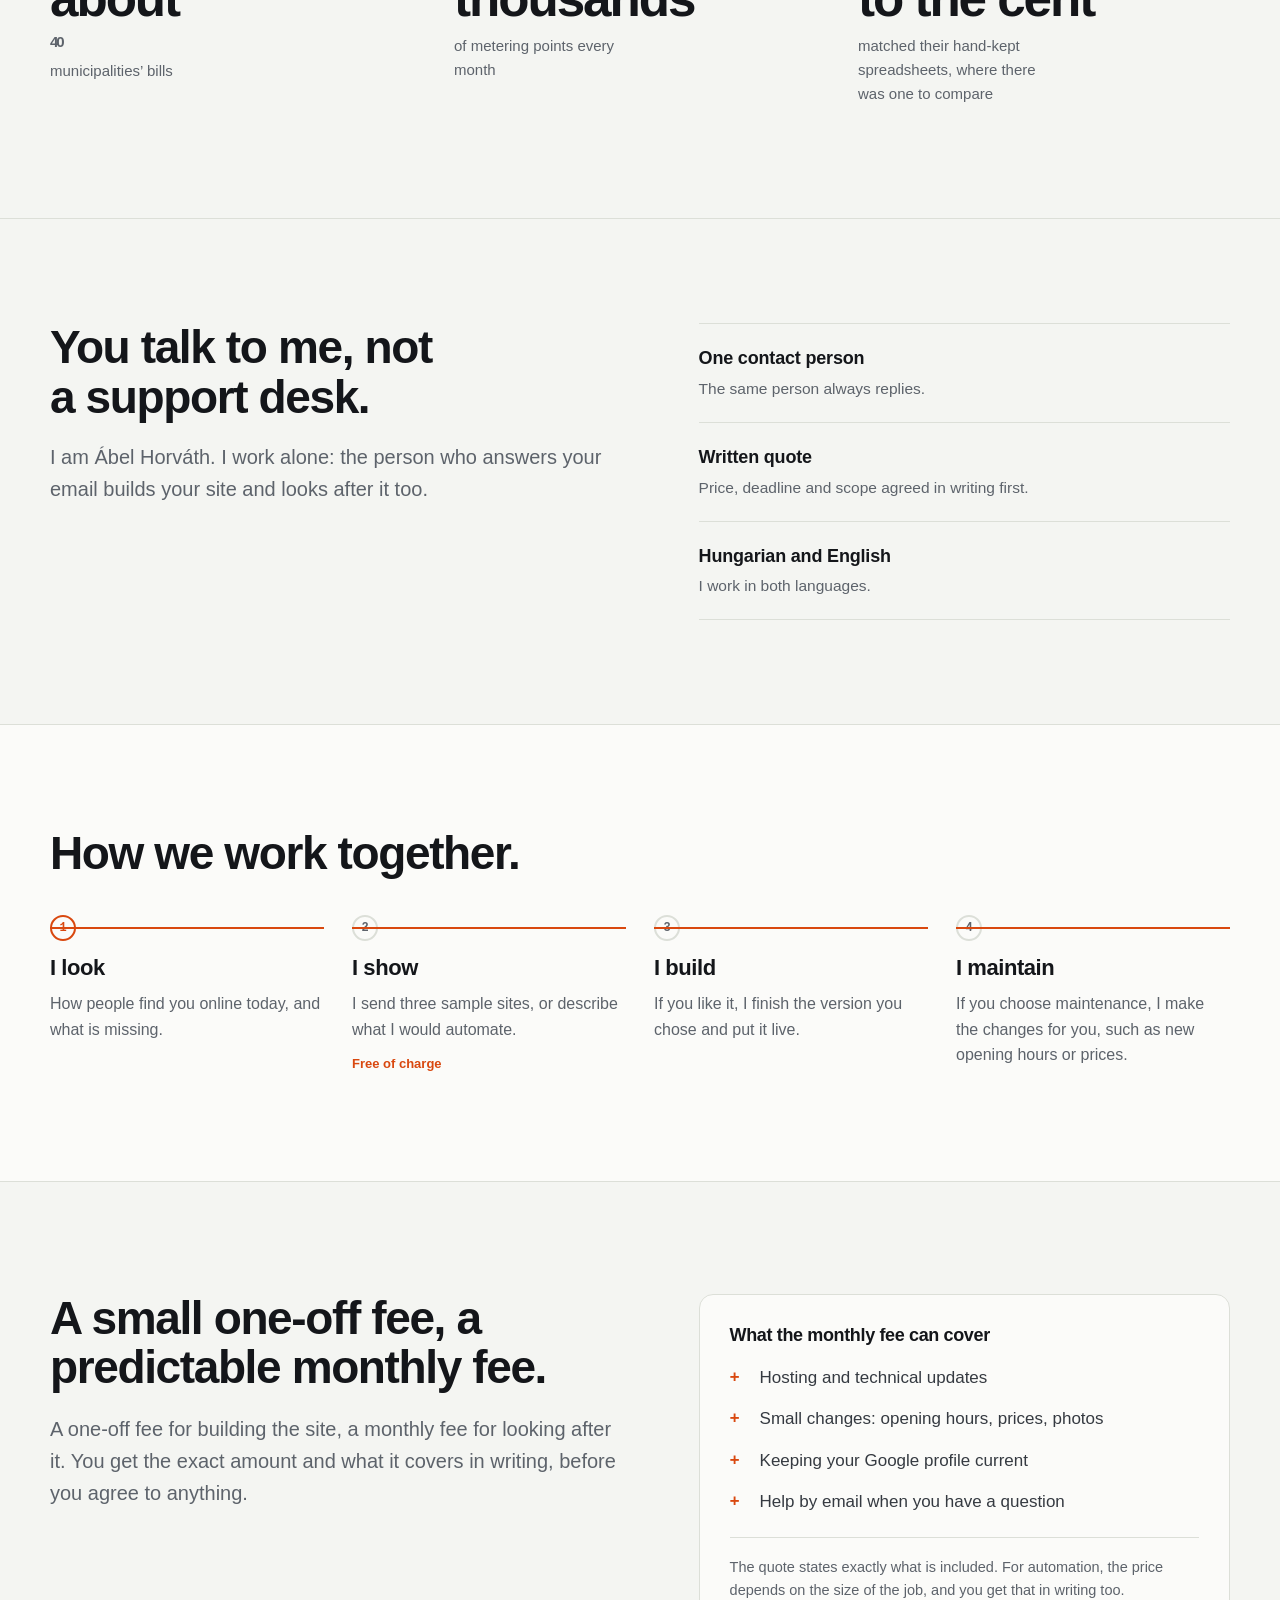
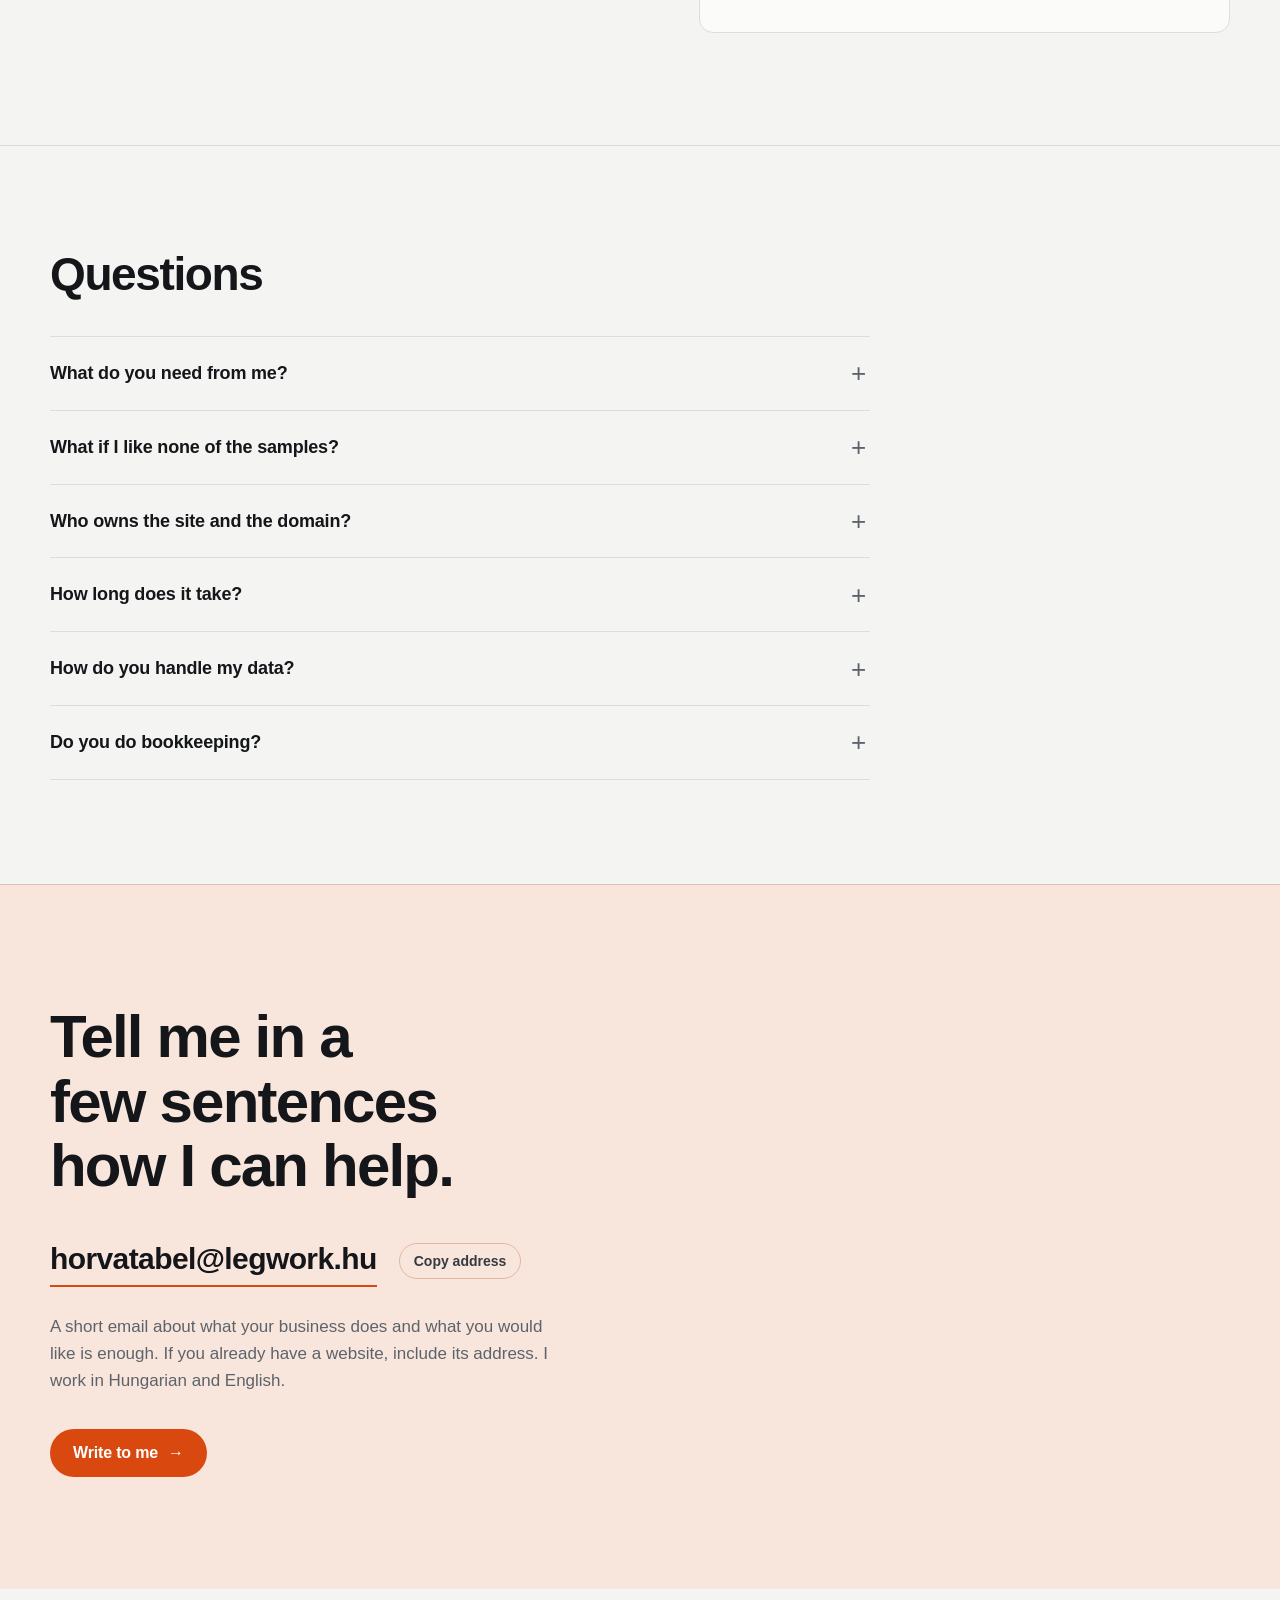
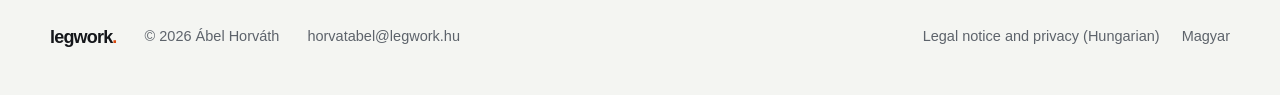
==== commit ecbb4576: "Frissítés 2026-10-20" ====
--- a/en/index.html
+++ b/en/index.html
@@ -119,7 +119,7 @@
       <article class="cell cell-auto reveal" data-d="1">
         <h3>Repetitive work, automated</h3>
         <p>If someone copies the same data from invoices into a spreadsheet every week, that can often be handed to a small program. You only check the result.</p>
-        <table class="mini-table">
+        <table class="mini-table" data-anim="tabla">
           <caption>Example with made-up data: incoming invoices → spreadsheet</caption>
           <thead><tr><th>Supplier</th><th class="hide-s">Date</th><th>Site</th><th class="num">Amount</th></tr></thead>
           <tbody>
@@ -132,7 +132,7 @@
       <article class="cell cell-maps reveal" data-d="2">
         <h3>A tidy Google Business Profile</h3>
         <p>Many people find you on the map before they find your website. I tidy up your profile too.</p>
-        <ul class="checks">
+        <ul class="checks" data-anim="pipak">
           <li>Correct address and phone</li>
           <li>Opening hours, holidays included</li>
           <li>Fresh photos</li>
@@ -147,7 +147,7 @@
   <div class="wrap">
     <blockquote class="reveal">For a public-lighting operator in Serbia, I automated the processing of their monthly electricity bills. <span>When something looks unusual, the program does not guess. It flags it.</span></blockquote>
     <div class="stats">
-      <div class="stat reveal"><b>about 40</b><span>municipalities’ bills</span></div>
+      <div class="stat reveal"><b>about <span data-count="40">40</span></b><span>municipalities’ bills</span></div>
       <div class="stat reveal" data-d="1"><b>thousands</b><span>of metering points every month</span></div>
       <div class="stat reveal" data-d="2"><b>to the cent</b><span>matched their hand-kept spreadsheets, where there was one to compare</span></div>
     </div>
@@ -156,18 +156,22 @@
 
 <section class="about" id="rolam">
   <div class="wrap">
-    <div class="mono reveal" aria-hidden="true">HÁ</div>
     <div>
       <h2 class="reveal">You talk to me, not a support desk.</h2>
       <p class="lead reveal" data-d="1">I am Ábel Horváth. I work alone: the person who answers your email builds your site and looks after it too.</p>
     </div>
+    <ul class="facts">
+      <li class="reveal"><b>One contact person</b><span>The same person always replies.</span></li>
+      <li class="reveal" data-d="1"><b>Written quote</b><span>Price, deadline and scope agreed in writing first.</span></li>
+      <li class="reveal" data-d="2"><b>Hungarian and English</b><span>I work in both languages.</span></li>
+    </ul>
   </div>
 </section>
 
 <section class="process" id="menete">
   <div class="wrap">
     <h2 class="reveal">How we work together.</h2>
-    <ol class="steps">
+    <ol class="steps" data-anim="lepesek">
       <li class="reveal"><h3>I look</h3><p>How people find you online today, and what is missing.</p></li>
       <li class="reveal" data-d="1"><h3>I show</h3><p>I send three sample sites, or describe what I would automate.</p><span class="free">Free of charge</span></li>
       <li class="reveal" data-d="2"><h3>I build</h3><p>If you like it, I finish the version you chose and put it live.</p></li>
--- a/assets/site.css
+++ b/assets/site.css
@@ -92,6 +92,8 @@
   border-bottom: 1px solid color-mix(in oklab, var(--line) 70%, transparent);
 }
 @media (prefers-reduced-transparency: reduce) { .nav { background: var(--bg); backdrop-filter: none; } }
+.nav { transition: box-shadow .3s var(--ease), border-color .3s var(--ease); }
+.nav.lent { box-shadow: 0 6px 24px -18px rgb(20 22 26 / .35); }
 .nav .wrap { display: flex; align-items: center; height: 66px; gap: 28px; }
 .logo { font-weight: 800; font-size: 22px; letter-spacing: -0.045em; text-decoration: none; display: inline-flex; align-items: baseline; }
 .logo i { font-style: normal; color: var(--accent); }
@@ -202,14 +204,15 @@
 @media (max-width: 767px) { .proof { padding: 80px 0; } .stats { grid-template-columns: 1fr; gap: 26px; } }
 
 /* About */
-.about { padding: 96px 0; border-top: 1px solid var(--line); }
-.about .wrap { display: grid; grid-template-columns: auto 1fr; gap: 40px; align-items: center; }
-.about .lead { margin-top: 16px; }
-.mono {
-  width: 128px; height: 128px; border-radius: 999px; display: grid; place-items: center;
-  background: var(--accent); color: var(--accent-ink); font-weight: 800; font-size: 40px; letter-spacing: -0.04em;
-}
-@media (max-width: 767px) { .about { padding: 72px 0; } .about .wrap { grid-template-columns: 1fr; gap: 24px; } .mono { width: 84px; height: 84px; font-size: 28px; } }
+.about { padding: 104px 0; border-top: 1px solid var(--line); }
+.about .wrap { display: grid; grid-template-columns: 1.1fr 1fr; gap: 64px; align-items: start; }
+.about .lead { margin-top: 18px; }
+.facts { list-style: none; padding: 0; margin: 0; display: grid; gap: 0; }
+.facts li { display: grid; gap: 4px; padding: 20px 0; border-top: 1px solid var(--line); }
+.facts li:last-child { border-bottom: 1px solid var(--line); }
+.facts b { font-size: 18px; letter-spacing: -0.01em; }
+.facts span { color: var(--muted); font-size: 15.5px; }
+@media (max-width: 899px) { .about { padding: 72px 0; } .about .wrap { grid-template-columns: 1fr; gap: 32px; } }
 
 /* Process */
 .process { padding: 104px 0; background: var(--surface); border-block: 1px solid var(--line); }
@@ -221,6 +224,7 @@
   font: 700 12px/1 var(--mono); background: var(--surface); border: 2px solid var(--line); color: var(--muted);
 }
 .steps li:first-child { border-top-color: var(--accent); }
+@media (prefers-reduced-motion: reduce) { .steps li::after { display: none; } }
 .steps li:first-child::before { border-color: var(--accent); color: var(--accent); }
 .steps p { color: var(--muted); margin-top: 10px; font-size: 16px; }
 .steps .free { display: inline-block; margin-top: 12px; font-size: 13px; font-weight: 600; color: var(--accent); }
@@ -277,6 +281,8 @@
 .foot a:hover { color: var(--ink); }
 
 /* Legal pages */
+/* A postai cím fordítva van a forrásban, és így jelenik meg helyesen: a címgyűjtő robotok elől rejti. */
+.cim { unicode-bidi: bidi-override; direction: rtl; display: inline-block; }
 .legal { padding: 72px 0 96px; }
 .legal .wrap { max-width: 760px; }
 .legal h1 { font-size: clamp(34px, 4.5vw, 52px); }
@@ -298,4 +304,58 @@
   .stage .phone { animation: rise 1s var(--ease) .35s both; }
   @keyframes rise { from { opacity: 0; transform: translateY(26px); } to { opacity: 1; transform: none; } }
 }
+
+/* Motion v2 (2026-10-20): mindegyik mutat valamit — sorrend, folyamat, állapotváltás */
+.hero h1 .szo { display: inline-block; }
+@media (prefers-reduced-motion: no-preference) {
+  .js .hero h1 .szo { opacity: 0; transform: translateY(.45em); animation: szoBe .7s var(--ease) both; animation-delay: calc(80ms + var(--i) * 70ms); }
+  @keyframes szoBe { to { opacity: 1; transform: none; } }
+
+  /* Táblázat: a sorok úgy töltődnek be, mintha a program most írná őket; a gyanús sor a végén jelez */
+  .js [data-anim="tabla"] tbody tr { opacity: 0; transform: translateX(-8px); }
+  .js [data-anim="tabla"].fut tbody tr { animation: sorBe .5s var(--ease) both; }
+  .js [data-anim="tabla"].fut tbody tr:nth-child(1) { animation-delay: .15s; }
+  .js [data-anim="tabla"].fut tbody tr:nth-child(2) { animation-delay: .55s; }
+  .js [data-anim="tabla"].fut tbody tr:nth-child(3) { animation-delay: .95s, 1.5s; animation-name: sorBe, jelez; animation-duration: .5s, 1.2s; }
+  @keyframes sorBe { to { opacity: 1; transform: none; } }
+  @keyframes jelez { 0%, 100% { background: transparent; } 35% { background: color-mix(in oklab, var(--accent) 14%, transparent); } }
+  .js [data-anim="tabla"] caption::after { content: ""; display: inline-block; width: .5em; height: 1em; margin-left: 4px;
+    vertical-align: -2px; background: var(--accent); opacity: 0; }
+  .js [data-anim="tabla"].fut caption::after { animation: kurzor 1s steps(2) 3 .1s; }
+  @keyframes kurzor { 0% { opacity: 1; } 100% { opacity: 0; } }
+
+  /* Pipák: egymás után kerülnek a helyükre */
+  .js [data-anim="pipak"] li::before { display: inline-block; transform: scale(0); }
+  .js [data-anim="pipak"].fut li::before { animation: pipa .45s cubic-bezier(.34, 1.56, .64, 1) both; }
+  .js [data-anim="pipak"].fut li:nth-child(1)::before { animation-delay: .2s; }
+  .js [data-anim="pipak"].fut li:nth-child(2)::before { animation-delay: .45s; }
+  .js [data-anim="pipak"].fut li:nth-child(3)::before { animation-delay: .7s; }
+  .js [data-anim="pipak"].fut li:nth-child(4)::before { animation-delay: .95s; }
+  @keyframes pipa { to { transform: scale(1); } }
+
+  /* Folyamat: a vonal végigfut a lépéseken */
+  .steps li { border-top-color: var(--line) !important; }
+  .steps li::after { content: ""; position: absolute; top: -2px; left: 0; right: 0; height: 2px; background: var(--accent);
+    transform: scaleX(0); transform-origin: left; }
+  .js [data-anim="lepesek"].fut li::after { animation: vonal .6s var(--ease) both; }
+  .js [data-anim="lepesek"].fut li:nth-child(1)::after { animation-delay: .1s; }
+  .js [data-anim="lepesek"].fut li:nth-child(2)::after { animation-delay: .5s; }
+  .js [data-anim="lepesek"].fut li:nth-child(3)::after { animation-delay: .9s; }
+  .js [data-anim="lepesek"].fut li:nth-child(4)::after { animation-delay: 1.3s; }
+  @keyframes vonal { to { transform: scaleX(1); } }
+
+  /* Bento: finom emelkedés rámutatáskor */
+  .cell { transition: transform .35s var(--ease), box-shadow .35s var(--ease); }
+  .cell:hover { transform: translateY(-3px); box-shadow: var(--shadow); }
+  .sample-view.swap img { opacity: .15; transform: scale(.99); }
+  .sample-view img { transition: opacity .35s var(--ease), transform .35s var(--ease); }
+}
+/* Mélység: görgetéskor a telefon kicsit más ütemben mozog, mint a böngészőkép (csak ahol a böngésző tudja) */
+@supports (animation-timeline: view()) {
+  @media (prefers-reduced-motion: no-preference) {
+    .stage .phone { animation: rise 1s var(--ease) .35s both, melyseg linear both;
+      animation-timeline: auto, view(); animation-range: normal, cover 0% cover 100%; }
+    @keyframes melyseg { from { translate: 0 22px; } to { translate: 0 -22px; } }
+  }
+}
 @media (prefers-reduced-motion: reduce) { html { scroll-behavior: auto; } }
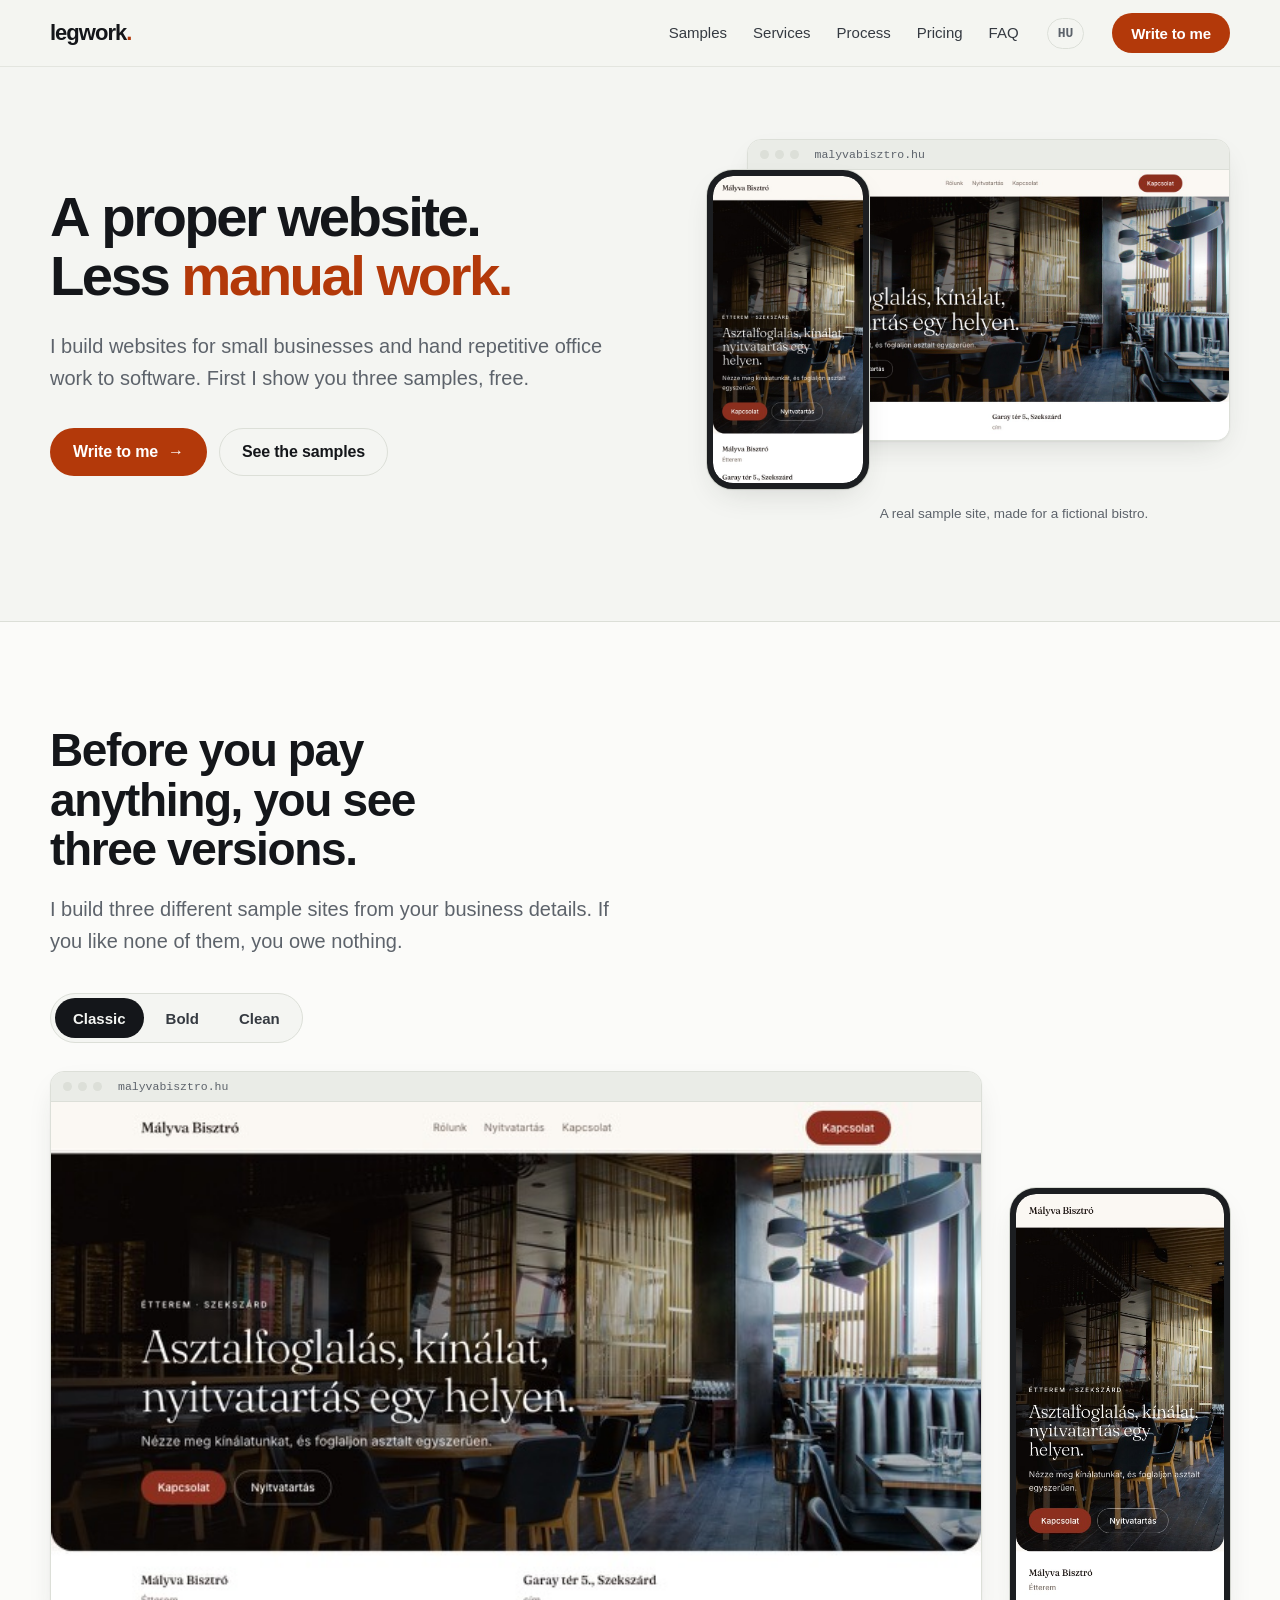
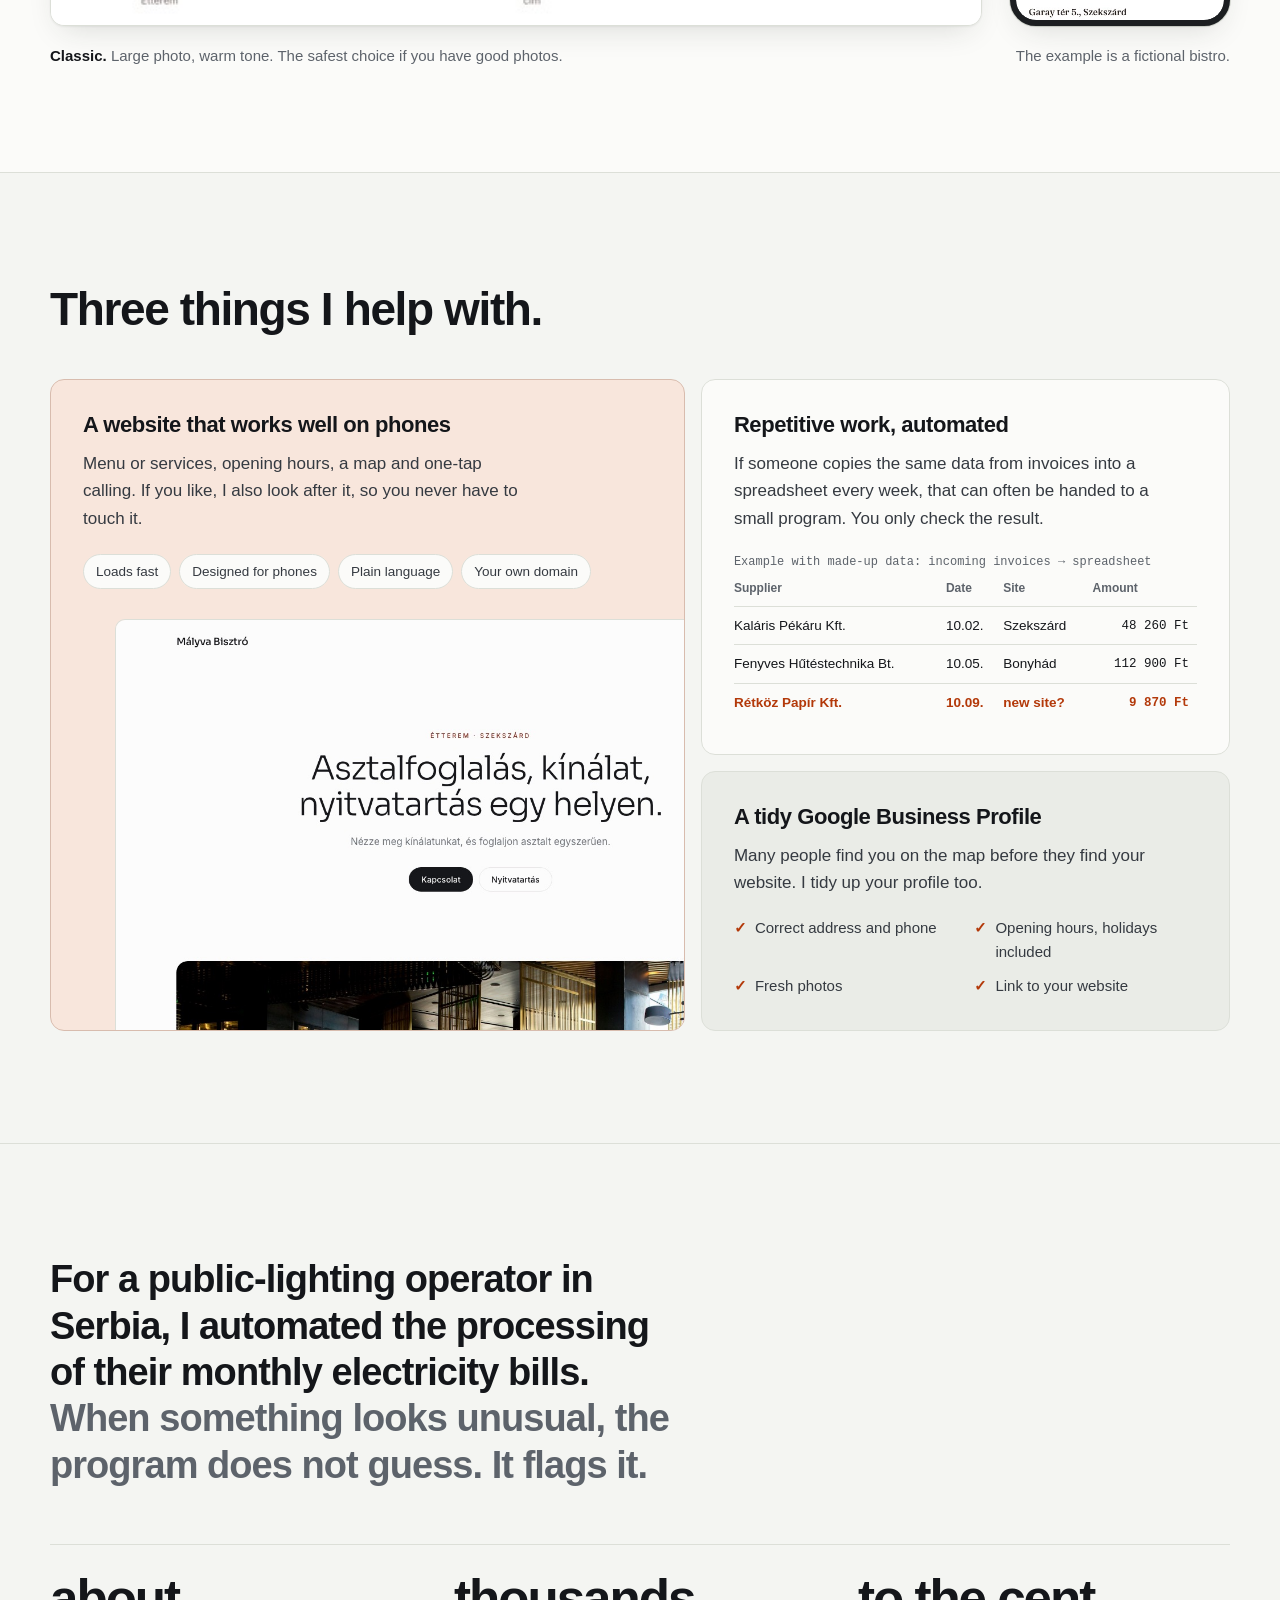
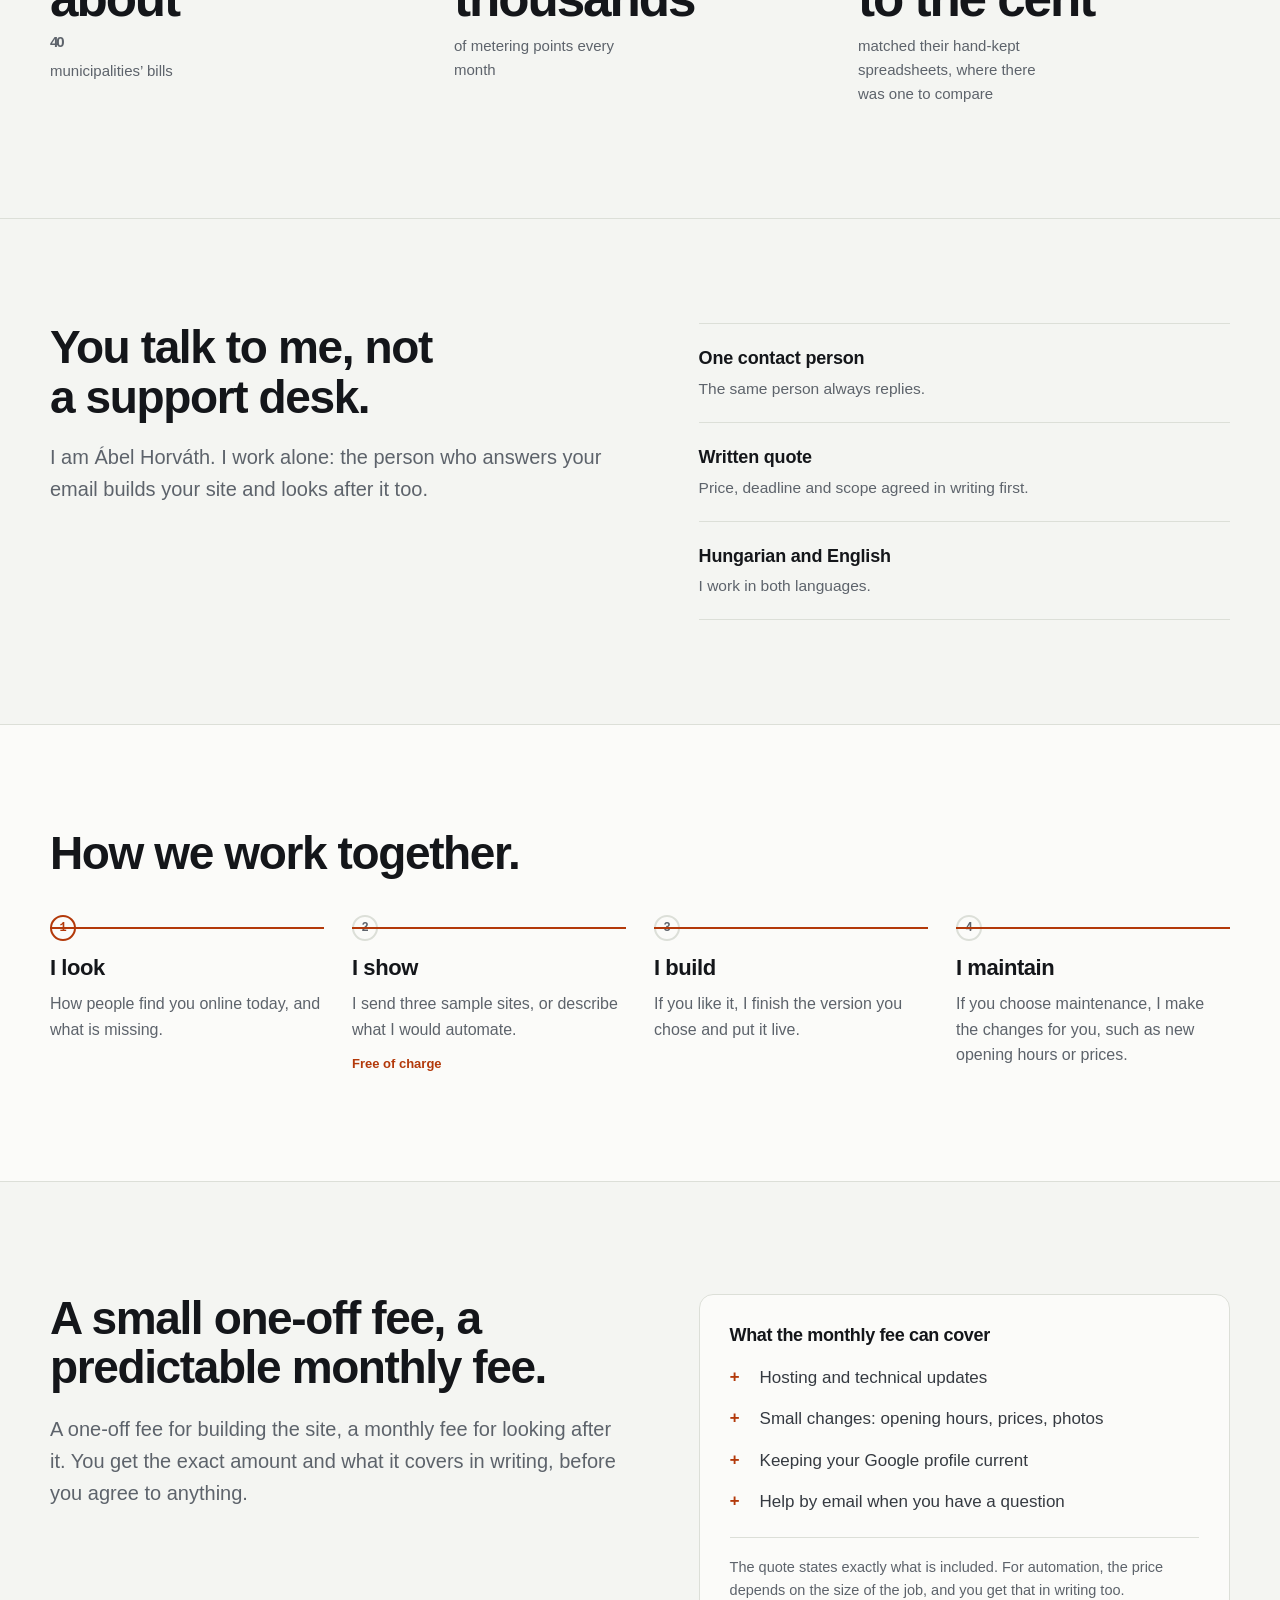
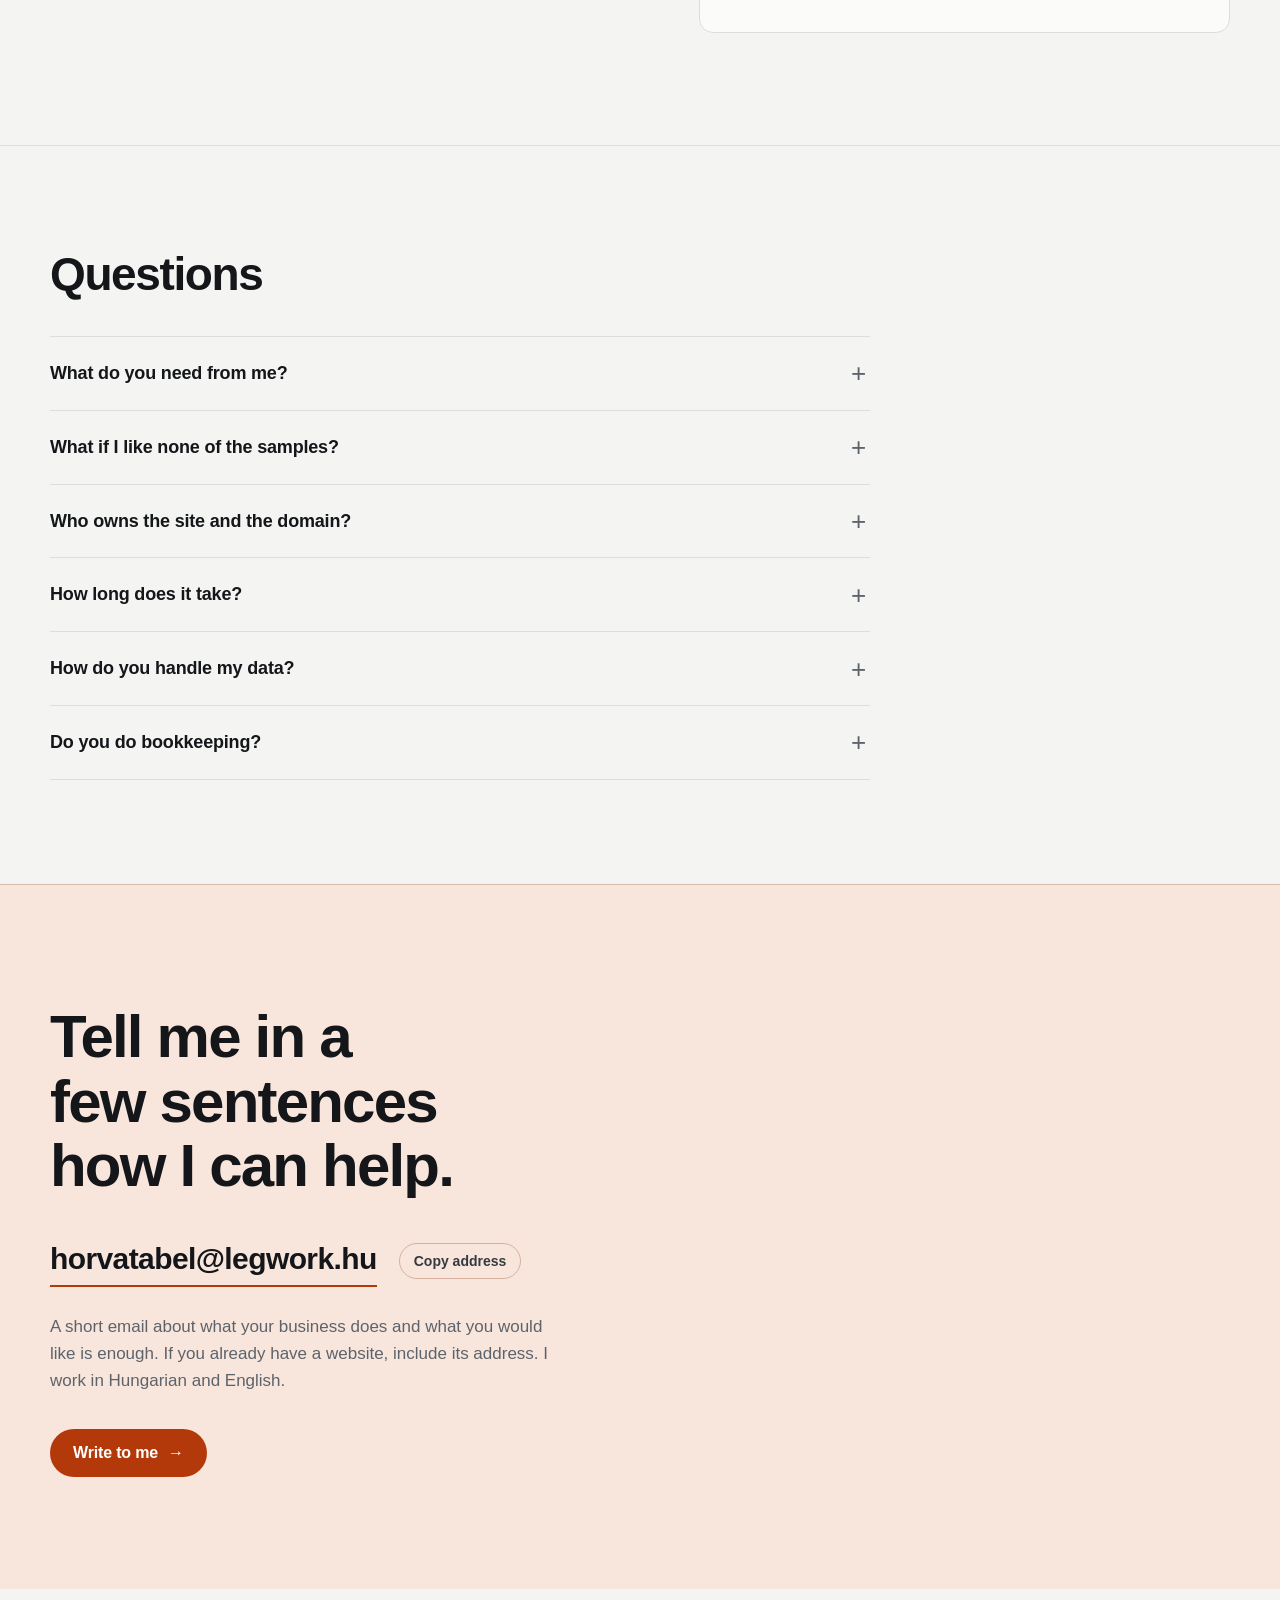
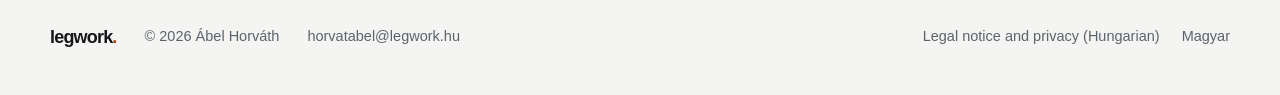
==== commit 0f64440a: "Frissítés 2026-10-20" ====
--- a/en/index.html
+++ b/en/index.html
@@ -143,8 +143,9 @@
   </div>
 </section>
 
-<section class="proof" id="referencia">
-  <div class="wrap">
+<section class="proof" id="referencia" aria-labelledby="ref-cim">
+  <div class="wrap">
+    <h2 class="sr-only" id="ref-cim">Reference</h2>
     <blockquote class="reveal">For a public-lighting operator in Serbia, I automated the processing of their monthly electricity bills. <span>When something looks unusual, the program does not guess. It flags it.</span></blockquote>
     <div class="stats">
       <div class="stat reveal"><b>about <span data-count="40">40</span></b><span>municipalities’ bills</span></div>
--- a/assets/site.css
+++ b/assets/site.css
@@ -10,7 +10,7 @@
   --ink-2: #353a41;
   --muted: #5d636b;
   --line: #dcdfd8;
-  --accent: #d9480f;
+  --accent: #b3390a;   /* 2026-10-20: #d9480f szövegként 3,6–4,3 volt (AA alatt); ez minden háttéren ≥ 4,95 */
   --accent-ink: #ffffff;
   --accent-soft: #f8e6dc;
   --shadow: 0 1px 2px rgb(40 44 38 / .06), 0 12px 32px -12px rgb(40 44 38 / .18);
@@ -191,6 +191,9 @@
   .cell { padding: 24px; }
   .cell-web .shot { margin: 0 -24px -24px 24px; min-height: 200px; }
   .mini-table .hide-s { display: none; }
+  /* 2026-10-20: 375 px-en a tábla 53 px-szel kilógott, a kártya levágta az összeg-oszlopot */
+  .mini-table td:first-child { white-space: normal; overflow-wrap: anywhere; }
+  .mini-table td { padding-right: 10px; }
   .checks { grid-template-columns: 1fr; }
 }
 
@@ -359,3 +362,6 @@
   }
 }
 @media (prefers-reduced-motion: reduce) { html { scroll-behavior: auto; } }
+
+/* Csak képernyőolvasónak (2026-10-20: a referencia-szakasz címe) */
+.sr-only{position:absolute;width:1px;height:1px;padding:0;margin:-1px;overflow:hidden;clip:rect(0 0 0 0);white-space:nowrap;border:0}
